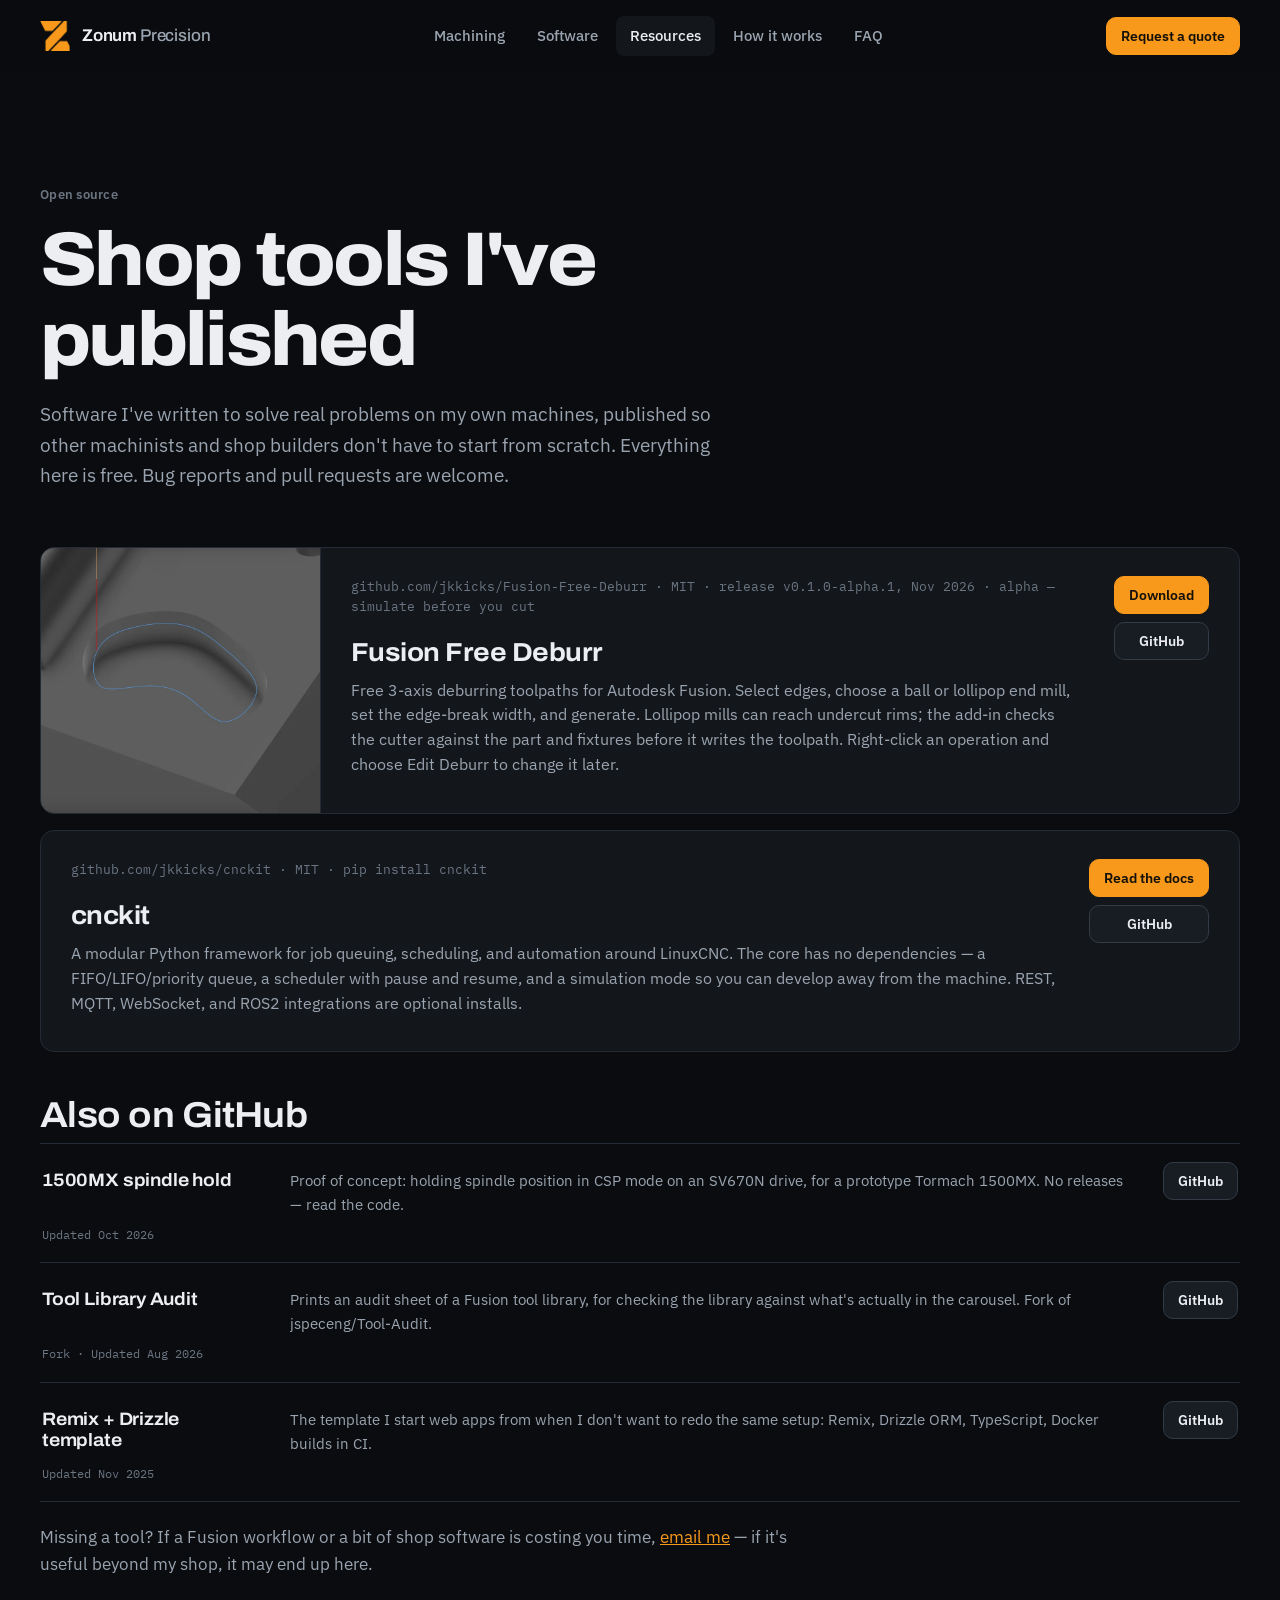
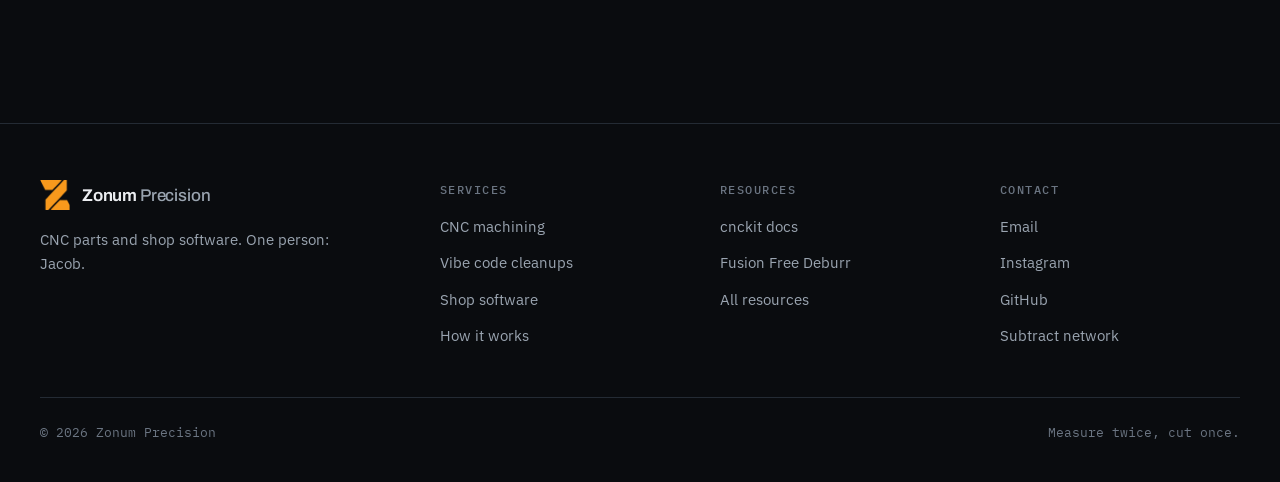
==== resources.html @ b725b2b7 "De-vibe pass: plainer copy, less template chrome, honest software panel" ====
<!DOCTYPE html>
<html lang="en">
  <head>
    <meta charset="UTF-8" />
    <meta name="viewport" content="width=device-width, initial-scale=1.0" />
    <title>Resources · Zonum Precision</title>
    <meta
      name="description"
      content="Free, open-source tools for machinists and shop software from Zonum Precision: cnckit for LinuxCNC, Fusion Free Deburr, and more."
    />
    <meta name="theme-color" content="#0a0c0f" />
    <link rel="canonical" href="https://zonumprecision.com/resources.html" />
    <link rel="icon" type="image/png" href="/assets/favicon.png" />
    <meta property="og:title" content="Resources · Zonum Precision" />
    <meta property="og:description" content="Open-source tools for CNC machinists: cnckit, Fusion Free Deburr, and more." />
    <meta property="og:image" content="https://zonumprecision.com/assets/og.png" />
    <link rel="preconnect" href="https://fonts.googleapis.com" />
    <link rel="preconnect" href="https://fonts.gstatic.com" crossorigin />
    <link
      href="https://fonts.googleapis.com/css2?family=Archivo:wdth,wght@62..125,500..800&family=IBM+Plex+Mono:wght@400;500&family=IBM+Plex+Sans:wght@400;500;600&display=swap"
      rel="stylesheet"
    />
    <link rel="stylesheet" href="/assets/styles.css" />
  </head>
  <body>
    <a class="skip-link" href="#main">Skip to content</a>

    <header class="nav" data-nav>
      <div class="container nav-inner">
        <a class="brand" href="/" aria-label="Zonum Precision home">
          <img src="/assets/favicon.png" alt="" width="30" height="30" />
          <span class="brand-word">Zonum <span>Precision</span></span>
        </a>
        <ul class="nav-links" id="nav-links">
          <li><a href="/#machining">Machining</a></li>
          <li><a href="/#software">Software</a></li>
          <li><a href="/resources.html" aria-current="page">Resources</a></li>
          <li><a href="/#process">How it works</a></li>
          <li><a href="/#faq">FAQ</a></li>
        </ul>
        <div class="nav-cta">
          <a class="btn btn-primary btn-sm" href="/#contact"><span class="long">Request a quote</span><span class="short">Get a quote</span></a>
          <button class="nav-toggle" type="button" aria-expanded="false" aria-controls="nav-links" aria-label="Open menu" data-nav-toggle>
            <svg viewBox="0 0 20 20" fill="none" stroke="currentColor" stroke-width="1.8" stroke-linecap="round">
              <path d="M3 6h14M3 10h14M3 14h14" />
            </svg>
          </button>
        </div>
      </div>
    </header>

    <main id="main">
      <section class="page-hero">
        <div class="container">
          <p class="eyebrow">Open source</p>
          <h1>Shop tools I've<br />published</h1>
          <p class="lead">
            Software I've written to solve real problems on my own machines, published so other
            machinists and shop builders don't have to start from scratch. Everything here is free.
            Bug reports and pull requests are welcome.
          </p>
        </div>
      </section>

      <section class="section" style="padding-top: 8px" aria-label="Resource library">
        <div class="container">
          <div class="res-list">
            <article class="res-row">
              <div class="res-media">
                <img src="/assets/deburr-gallery-freeform-pocket.webp" alt="Deburr toolpath following the rim of a freeform pocket in Fusion" loading="lazy" width="1200" height="800" />
              </div>
              <div class="res-body">
                <div class="res-meta"><span class="badge">github.com/jkkicks/Fusion-Free-Deburr · MIT · release v0.1.0-alpha.1, Nov 2026 · alpha — simulate before you cut</span></div>
                <h2>Fusion Free Deburr</h2>
                <p>
                  Free 3-axis deburring toolpaths for Autodesk Fusion. Select edges, choose a ball or
                  lollipop end mill, set the edge-break width, and generate. Lollipop mills can reach
                  undercut rims; the add-in checks the cutter against the part and fixtures before it
                  writes the toolpath. Right-click an operation and choose Edit Deburr to change it later.
                </p>
                <div class="res-links">
                  <a class="btn btn-primary btn-sm" href="https://github.com/jkkicks/Fusion-Free-Deburr/releases" target="_blank" rel="noopener">Download</a>
                  <a class="btn btn-sm" href="https://github.com/jkkicks/Fusion-Free-Deburr" target="_blank" rel="noopener">GitHub</a>
                </div>
              </div>
            </article>

            <article class="res-row res-row--text">
              <div class="res-body">
                <div class="res-meta"><span class="badge">github.com/jkkicks/cnckit · MIT · pip install cnckit</span></div>
                <h2>cnckit</h2>
                <p>
                  A modular Python framework for job queuing, scheduling, and automation around
                  LinuxCNC. The core has no dependencies — a FIFO/LIFO/priority queue, a scheduler
                  with pause and resume, and a simulation mode so you can develop away from the
                  machine. REST, MQTT, WebSocket, and ROS2 integrations are optional installs.
                </p>
                <div class="res-links">
                  <a class="btn btn-primary btn-sm" href="/cnckit/">Read the docs</a>
                  <a class="btn btn-sm" href="https://github.com/jkkicks/cnckit" target="_blank" rel="noopener">GitHub</a>
                </div>
              </div>
            </article>
          </div>

          <h2 class="h2-sm" style="margin: 44px 0 6px">Also on GitHub</h2>
          <div class="also-list">
            <div class="also-row">
              <h3>1500MX spindle hold</h3>
              <p>Proof of concept: holding spindle position in CSP mode on an SV670N drive, for a prototype Tormach 1500MX. No releases — read the code.</p>
              <a class="btn btn-sm" href="https://github.com/jkkicks/1500mx-spindle-hold" target="_blank" rel="noopener">GitHub</a>
              <span class="mono">Updated Oct 2026</span>
            </div>
            <div class="also-row">
              <h3>Tool Library Audit</h3>
              <p>Prints an audit sheet of a Fusion tool library, for checking the library against what's actually in the carousel. Fork of jspeceng/Tool-Audit.</p>
              <a class="btn btn-sm" href="https://github.com/jkkicks/Tool-Audit" target="_blank" rel="noopener">GitHub</a>
              <span class="mono">Fork · Updated Aug 2026</span>
            </div>
            <div class="also-row">
              <h3>Remix + Drizzle template</h3>
              <p>The template I start web apps from when I don't want to redo the same setup: Remix, Drizzle ORM, TypeScript, Docker builds in CI.</p>
              <a class="btn btn-sm" href="https://github.com/jkkicks/Remix-Drizzle-Template" target="_blank" rel="noopener">GitHub</a>
              <span class="mono">Updated Nov 2025</span>
            </div>
          </div>

          <p class="note-line">
            Missing a tool? If a Fusion workflow or a bit of shop software is costing you time,
            <a href="mailto:jacob@zonumprecision.com" class="text-orange">email me</a> — if it's
            useful beyond my shop, it may end up here.
          </p>
        </div>
      </section>
    </main>

    <footer class="footer">
      <div class="container">
        <div class="footer-grid">
          <div>
            <a class="brand" href="/"><img src="/assets/favicon.png" alt="" width="30" height="30" /><span class="brand-word">Zonum <span>Precision</span></span></a>
            <p>CNC parts and shop software. One person: Jacob.</p>
          </div>
          <div>
            <h4>Services</h4>
            <ul>
              <li><a href="/#machining">CNC machining</a></li>
              <li><a href="/#software">Vibe code cleanups</a></li>
              <li><a href="/#software">Shop software</a></li>
              <li><a href="/#process">How it works</a></li>
            </ul>
          </div>
          <div>
            <h4>Resources</h4>
            <ul>
              <li><a href="/cnckit/">cnckit docs</a></li>
              <li><a href="https://github.com/jkkicks/Fusion-Free-Deburr" target="_blank" rel="noopener">Fusion Free Deburr</a></li>
              <li><a href="/resources.html">All resources</a></li>
            </ul>
          </div>
          <div>
            <h4>Contact</h4>
            <ul>
              <li><a href="mailto:jacob@zonumprecision.com">Email</a></li>
              <li><a href="https://www.instagram.com/zonumprecision" target="_blank" rel="noopener">Instagram</a></li>
              <li><a href="https://github.com/jkkicks" target="_blank" rel="noopener">GitHub</a></li>
              <li><a href="https://subtractmanufacturing.com" target="_blank" rel="noopener">Subtract network</a></li>
            </ul>
          </div>
        </div>
        <div class="footer-bottom">
          <span>© <span data-year>2026</span> Zonum Precision</span>
          <span>Measure twice, cut once.</span>
        </div>
      </div>
    </footer>

    <div class="toast" role="status" aria-live="polite" data-toast></div>
    <script src="/assets/main.js" defer></script>
  </body>
</html>
---- assets/styles.css ----
:root {
  --bg: #0a0c0f;
  --bg-2: #0f1216;
  --surface: #13171c;
  --surface-2: #181d23;
  --line: #242b34;
  --line-2: #323b46;
  --text: #eceef1;
  --muted: #9aa4b0;
  --dim: #6b7582;
  --orange: #f8991c;
  --orange-soft: rgba(248, 153, 28, 0.12);
  --blue: #5ab0ff;
  --blue-soft: rgba(90, 176, 255, 0.12);
  --green: #5fd38d;
  --radius: 14px;
  --max: 1200px;
  --font-sans: "IBM Plex Sans", system-ui, -apple-system, "Segoe UI", sans-serif;
  --font-display: "Archivo", "IBM Plex Sans", system-ui, sans-serif;
  --font-mono: "IBM Plex Mono", ui-monospace, "Cascadia Code", Consolas, monospace;
}

*,
*::before,
*::after {
  box-sizing: border-box;
}

html {
  scroll-behavior: smooth;
  scroll-padding-top: 84px;
  -webkit-text-size-adjust: 100%;
}

body {
  margin: 0;
  background: var(--bg);
  color: var(--text);
  font-family: var(--font-sans);
  font-size: 17px;
  line-height: 1.6;
  -webkit-font-smoothing: antialiased;
  overflow-x: hidden;
}

img,
svg {
  display: block;
  max-width: 100%;
}

a {
  color: inherit;
}

::selection {
  background: var(--orange);
  color: #111;
}

:focus-visible {
  outline: 2px solid var(--orange);
  outline-offset: 3px;
  border-radius: 4px;
}

.skip-link {
  position: absolute;
  left: 16px;
  top: -60px;
  z-index: 100;
  background: var(--orange);
  color: #111;
  padding: 10px 16px;
  border-radius: 8px;
  font-weight: 600;
  text-decoration: none;
}

.skip-link:focus {
  top: 16px;
}

.container {
  width: min(var(--max), 100% - 48px);
  margin-inline: auto;
}

.mono {
  font-family: var(--font-mono);
}

/* ---------- Nav ---------- */

.nav {
  position: sticky;
  top: 0;
  z-index: 50;
  background: rgba(10, 12, 15, 0.72);
  backdrop-filter: saturate(140%) blur(14px);
  -webkit-backdrop-filter: saturate(140%) blur(14px);
  border-bottom: 1px solid transparent;
  transition: border-color 0.2s ease, background 0.2s ease;
}

.nav.is-scrolled {
  border-bottom-color: var(--line);
  background: rgba(10, 12, 15, 0.88);
}

.nav-inner {
  display: flex;
  align-items: center;
  justify-content: space-between;
  height: 72px;
  gap: 24px;
}

.brand {
  display: flex;
  align-items: center;
  gap: 12px;
  text-decoration: none;
  flex-shrink: 0;
}

.brand img {
  width: 30px;
  height: 30px;
}

.brand-word {
  font-family: var(--font-display);
  font-weight: 650;
  font-size: 17px;
  letter-spacing: -0.01em;
  white-space: nowrap;
}

.brand-word span {
  color: var(--muted);
  font-weight: 500;
}

.nav-links {
  display: flex;
  align-items: center;
  gap: 4px;
  list-style: none;
  margin: 0;
  padding: 0;
}

.nav-links a {
  display: block;
  padding: 8px 14px;
  border-radius: 8px;
  color: var(--muted);
  text-decoration: none;
  font-size: 15px;
  font-weight: 500;
  transition: color 0.15s ease, background 0.15s ease;
}

.nav-links a:hover,
.nav-links a[aria-current="page"] {
  color: var(--text);
  background: var(--surface);
}

.nav-cta {
  display: flex;
  align-items: center;
  gap: 10px;
}

.nav-cta .short {
  display: none;
}

.nav-toggle {
  display: none;
  width: 44px;
  height: 44px;
  border: 1px solid var(--line);
  border-radius: 10px;
  background: var(--surface);
  color: var(--text);
  cursor: pointer;
  align-items: center;
  justify-content: center;
}

.nav-toggle svg {
  width: 20px;
  height: 20px;
}

/* ---------- Buttons ---------- */

.btn {
  --btn-bg: var(--surface-2);
  --btn-fg: var(--text);
  --btn-line: var(--line-2);
  display: inline-flex;
  align-items: center;
  justify-content: center;
  gap: 10px;
  min-height: 46px;
  padding: 0 20px;
  border-radius: 10px;
  border: 1px solid var(--btn-line);
  background: var(--btn-bg);
  color: var(--btn-fg);
  font: 600 15px/1 var(--font-sans);
  text-decoration: none;
  cursor: pointer;
  white-space: nowrap;
  transition: transform 0.15s ease, background 0.15s ease, border-color 0.15s ease, box-shadow 0.15s ease;
}

.btn:hover {
  border-color: var(--dim);
}

.btn svg {
  width: 16px;
  height: 16px;
  flex-shrink: 0;
}

.btn-primary {
  --btn-bg: var(--orange);
  --btn-fg: #14100a;
  --btn-line: var(--orange);
}

.btn-primary:hover {
  --btn-bg: #e0860f;
  border-color: #e0860f;
}

.btn-blue {
  --btn-bg: var(--blue-soft);
  --btn-fg: #cfe7ff;
  --btn-line: rgba(90, 176, 255, 0.4);
}

.btn-blue:hover {
  border-color: var(--blue);
}

.btn-sm {
  min-height: 38px;
  padding: 0 14px;
  font-size: 14px;
}

/* ---------- Typography ---------- */

.eyebrow {
  font-family: var(--font-sans);
  font-size: 13px;
  font-weight: 600;
  letter-spacing: 0.02em;
  color: var(--dim);
  margin: 0 0 14px;
}

.eyebrow.is-blue {
  color: var(--blue);
}

h1,
h2,
h3 {
  font-family: var(--font-display);
  font-stretch: 108%;
  letter-spacing: -0.02em;
  line-height: 1.05;
  margin: 0;
}

h2 {
  font-size: clamp(32px, 4vw, 48px);
  font-weight: 650;
  line-height: 1.08;
}

.h2-sm {
  font-size: clamp(26px, 3vw, 36px);
}

h3 {
  font-size: 22px;
  font-weight: 650;
  letter-spacing: -0.01em;
  line-height: 1.2;
}

.lead {
  font-size: clamp(17px, 1.5vw, 19px);
  color: var(--muted);
  max-width: 62ch;
  margin: 20px 0 0;
}

.section {
  padding: clamp(80px, 10vw, 128px) 0;
  position: relative;
}

.section-head {
  display: grid;
  grid-template-columns: 1.1fr 1fr;
  gap: 32px 64px;
  align-items: end;
  margin-bottom: 56px;
}

.section-head .lead {
  margin: 0;
}

.text-orange {
  color: var(--orange);
}

.text-blue {
  color: var(--blue);
}

/* ---------- Hero ---------- */

.hero {
  position: relative;
  padding: clamp(56px, 8vw, 104px) 0 72px;
  overflow: hidden;
  isolation: isolate;
}


.hero-grid {
  display: grid;
  grid-template-columns: 1.15fr 1fr;
  gap: 56px;
  align-items: center;
}

.hero h1 {
  font-size: clamp(42px, 5.6vw, 80px);
  font-weight: 800;
  font-stretch: 100%;
  letter-spacing: -0.035em;
  line-height: 0.98;
}

.hero h1 .line {
  display: block;
}

.hero h1 .accent-o {
  color: var(--orange);
}

.hero h1 .accent-b {
  color: var(--blue);
}

.hero .lead {
  font-size: clamp(18px, 1.6vw, 20px);
  margin-top: 26px;
}

.hero-actions {
  display: flex;
  flex-wrap: wrap;
  gap: 12px;
  margin-top: 36px;
}

.hero-meta {
  display: flex;
  flex-wrap: wrap;
  gap: 10px 28px;
  margin-top: 44px;
  padding-top: 24px;
  border-top: 1px solid var(--line);
  font-size: 14px;
  color: var(--muted);
}

.hero-meta a {
  color: var(--text);
  text-decoration: none;
  border-bottom: 1px dashed var(--line-2);
}

.hero-meta a:hover {
  border-bottom-color: var(--orange);
}

/* Drawing visual */

.drawing {
  position: relative;
  border: 1px solid var(--line-2);
  border-radius: var(--radius);
  background:
    linear-gradient(to right, rgba(90, 176, 255, 0.06) 1px, transparent 1px) 0 0 / 24px 24px,
    linear-gradient(to bottom, rgba(90, 176, 255, 0.06) 1px, transparent 1px) 0 0 / 24px 24px,
    #0c1117;
  box-shadow: 0 40px 80px -40px rgba(0, 0, 0, 0.8), inset 0 1px 0 rgba(255, 255, 255, 0.04);
  overflow: hidden;
}

.drawing-bar {
  display: flex;
  justify-content: space-between;
  align-items: center;
  padding: 12px 16px;
  border-bottom: 1px solid var(--line);
  font-family: var(--font-mono);
  font-size: 11.5px;
  letter-spacing: 0.08em;
  color: var(--dim);
  text-transform: uppercase;
}

.drawing-bar b {
  color: var(--muted);
  font-weight: 500;
}

.drawing svg {
  width: 100%;
  height: auto;
}

.drawing .toolpath {
  stroke-dasharray: none;
}

/* ---------- Two tracks ---------- */

.tracks {
  display: grid;
  grid-template-columns: 1fr 1fr;
  gap: 20px;
}

.track {
  position: relative;
  display: flex;
  flex-direction: column;
  padding: 36px;
  border: 1px solid var(--line);
  border-radius: var(--radius);
  background: linear-gradient(180deg, var(--surface), var(--bg-2));
  overflow: hidden;
  text-decoration: none;
  transition: border-color 0.2s ease, transform 0.2s ease;
}

.track:hover {
  border-color: var(--line-2);
}

.track.is-software {
  --track-color: var(--blue);
}

.track-num {
  font-family: var(--font-mono);
  font-size: 13px;
  color: var(--track-color, var(--orange));
  letter-spacing: 0.1em;
  margin-bottom: 40px;
  display: flex;
  justify-content: space-between;
}

.track-num span {
  color: var(--dim);
}

.track h3 {
  font-size: clamp(26px, 2.6vw, 34px);
  font-weight: 700;
  letter-spacing: -0.02em;
}

.track p {
  color: var(--muted);
  margin: 14px 0 28px;
}

.track ul {
  list-style: none;
  padding: 0;
  margin: 0 0 32px;
  display: grid;
  gap: 10px;
}

.track li {
  display: flex;
  gap: 12px;
  align-items: baseline;
}

.track li::before {
  content: "\2014";
  flex-shrink: 0;
  color: var(--dim);
}

.track-link {
  margin-top: auto;
  display: inline-flex;
  align-items: center;
  gap: 8px;
  font-weight: 600;
  color: var(--track-color, var(--orange));
}

.track-link svg {
  width: 16px;
  transition: transform 0.2s ease;
}

.track:hover .track-link svg {
  transform: translateX(4px);
}

/* ---------- Machining ---------- */

.machining-grid {
  display: grid;
  grid-template-columns: 1fr 1fr;
  gap: 20px;
}

.photo {
  position: relative;
  border-radius: var(--radius);
  overflow: hidden;
  border: 1px solid var(--line);
  min-height: 420px;
}

.photo img {
  position: absolute;
  inset: 0;
  width: 100%;
  height: 100%;
  object-fit: cover;
}

.photo::after {
  content: "";
  position: absolute;
  inset: 0;
  background: linear-gradient(180deg, transparent 45%, rgba(8, 10, 13, 0.92));
}

.photo-caption {
  position: absolute;
  left: 24px;
  right: 24px;
  bottom: 22px;
  z-index: 1;
}

.photo-caption .mono {
  font-size: 12px;
  letter-spacing: 0.12em;
  text-transform: uppercase;
  color: var(--orange);
}

.photo-caption p {
  margin: 6px 0 0;
  font-family: var(--font-display);
  font-size: 22px;
  font-weight: 650;
  line-height: 1.25;
}

.spec-table {
  border: 1px solid var(--line);
  border-radius: var(--radius);
  background: var(--surface);
  overflow: hidden;
}

.spec-table-head {
  display: flex;
  justify-content: space-between;
  padding: 16px 24px;
  border-bottom: 1px solid var(--line);
  font-family: var(--font-mono);
  font-size: 12px;
  letter-spacing: 0.12em;
  text-transform: uppercase;
  color: var(--dim);
}

.spec-row {
  display: grid;
  grid-template-columns: 150px 1fr;
  gap: 20px;
  padding: 18px 24px;
  border-bottom: 1px solid var(--line);
}

.spec-row:last-child {
  border-bottom: 0;
}

.spec-row dt {
  font-family: var(--font-mono);
  font-size: 13px;
  color: var(--muted);
  padding-top: 2px;
}

.spec-row dd {
  margin: 0;
}

.chips {
  display: flex;
  flex-wrap: wrap;
  gap: 6px;
}

.chip {
  display: inline-block;
  padding: 2px 8px;
  border: 1px solid var(--line-2);
  border-radius: 4px;
  font-size: 13.5px;
  color: var(--text);
}

.spec-row .note {
  display: block;
  margin-top: 8px;
  font-size: 14px;
  color: var(--dim);
}

.feature-row {
  display: grid;
  grid-template-columns: repeat(3, 1fr);
  gap: 20px;
  margin-top: 20px;
}

.feature {
  padding: 28px;
  border: 1px solid var(--line);
  border-radius: var(--radius);
  background: var(--bg-2);
}


.feature h3 {
  font-size: 19px;
}

.feature p {
  margin: 10px 0 0;
  color: var(--muted);
  font-size: 15.5px;
}

/* Subtract callout */

.subtract {
  display: grid;
  grid-template-columns: auto 1fr auto;
  gap: 32px;
  align-items: center;
  margin-top: 20px;
  padding: 28px 32px;
  border: 1px solid var(--line);
  border-radius: var(--radius);
  background: var(--surface);
}

.subtract-logo {
  width: 96px;
  display: block;
}

.subtract h3 {
  font-size: 20px;
}

.subtract p {
  margin: 6px 0 0;
  color: var(--muted);
  font-size: 15.5px;
  max-width: 70ch;
}

/* ---------- Software ---------- */

.software {
  background: var(--bg-2);
  border-block: 1px solid var(--line);
}

.software-grid {
  display: grid;
  grid-template-columns: 1fr 1.05fr;
  gap: 48px;
  align-items: start;
}

.service-list {
  display: grid;
}

.service {
  padding: 20px 0 22px;
  border-top: 1px solid var(--line);
}

.service:first-child {
  border-top: 0;
  padding-top: 4px;
}

.service h3 {
  font-size: 19px;
}

.service p {
  margin: 6px 0 0;
  color: var(--muted);
  font-size: 15.5px;
}

.service .tag {
  display: inline-block;
  margin-left: 8px;
  padding: 2px 8px;
  border-radius: 999px;
  background: var(--blue-soft);
  color: var(--blue);
  font-family: var(--font-mono);
  font-size: 11px;
  letter-spacing: 0.06em;
  vertical-align: 3px;
  text-transform: uppercase;
}

.audit-panel {
  border: 1px solid var(--line-2);
  border-radius: var(--radius);
  background: var(--surface);
  padding: 28px 30px;
}

.audit-panel h3 {
  font-size: 20px;
  margin-bottom: 6px;
}

.audit-panel > p {
  color: var(--muted);
  margin: 0 0 18px;
  font-size: 15.5px;
}

.audit-list {
  list-style: none;
  margin: 0 0 20px;
  padding: 0;
  display: grid;
  gap: 10px;
}

.audit-list li {
  display: flex;
  gap: 12px;
  color: var(--muted);
  font-size: 15.5px;
}

.audit-list li::before {
  content: "\2014";
  color: var(--dim);
  flex-shrink: 0;
}

.audit-list strong {
  color: var(--text);
  font-weight: 600;
}

.audit-after {
  border-top: 1px solid var(--line);
  padding-top: 18px;
  color: var(--muted);
  font-size: 15.5px;
  margin: 0;
}

/* ---------- Resources ---------- */

.res-grid {
  display: grid;
  grid-template-columns: repeat(3, 1fr);
  gap: 20px;
}

.res-card {
  display: flex;
  flex-direction: column;
  border: 1px solid var(--line);
  border-radius: var(--radius);
  background: var(--surface);
  overflow: hidden;
  transition: border-color 0.2s ease, transform 0.2s ease;
}

.res-card:hover {
  border-color: var(--line-2);
}

.res-card.is-featured {
  grid-column: span 2;
  flex-direction: row;
}

.res-media {
  position: relative;
  aspect-ratio: 16 / 10;
  background: #2a2f38;
  overflow: hidden;
  border-bottom: 1px solid var(--line);
}

.res-card.is-featured .res-media {
  aspect-ratio: auto;
  flex: 1.15;
  border-bottom: 0;
  border-right: 1px solid var(--line);
  min-height: 320px;
}

.res-media img {
  width: 100%;
  height: 100%;
  object-fit: cover;
}


.res-media.is-code {
  display: flex;
  align-items: stretch;
  background: #070a0e;
}

.res-media.is-code pre {
  margin: 0;
  padding: 22px;
  font-family: var(--font-mono);
  font-size: 12.5px;
  line-height: 1.7;
  color: #b9c4d0;
  white-space: pre;
  overflow: hidden;
}

.res-body {
  display: flex;
  flex-direction: column;
  flex: 1;
  padding: 26px;
}

.res-meta {
  display: flex;
  flex-wrap: wrap;
  gap: 8px;
  margin-bottom: 14px;
}

.badge {
  font-family: var(--font-mono);
  font-size: 12.5px;
  color: var(--dim);
}

.res-body h3 {
  font-size: 22px;
}

.res-card.is-featured .res-body h3 {
  font-size: 28px;
}

.res-body p {
  margin: 10px 0 22px;
  color: var(--muted);
  font-size: 15.5px;
}

.res-links {
  margin-top: auto;
  display: flex;
  flex-wrap: wrap;
  gap: 8px;
}

.res-more {
  display: flex;
  justify-content: space-between;
  align-items: center;
  gap: 20px;
  flex-wrap: wrap;
  margin-top: 28px;
  padding-top: 28px;
  border-top: 1px solid var(--line);
  color: var(--muted);
}

/* ---------- Process ---------- */

.process {
  display: grid;
  grid-template-columns: repeat(4, 1fr);
  counter-reset: step;
  border: 1px solid var(--line);
  border-radius: var(--radius);
  overflow: hidden;
  background: var(--surface);
}

.process li {
  list-style: none;
  position: relative;
  padding: 32px 28px 36px;
  border-right: 1px solid var(--line);
  counter-increment: step;
}

.process li:last-child {
  border-right: 0;
}

.process li::before {
  content: "0" counter(step);
  display: block;
  font-family: var(--font-mono);
  font-size: 13px;
  color: var(--orange);
  letter-spacing: 0.1em;
  margin-bottom: 44px;
}


.process h3 {
  font-size: 20px;
}

.process p {
  margin: 10px 0 0;
  color: var(--muted);
  font-size: 15.5px;
}

.process code,
.faq code {
  font-family: var(--font-mono);
  font-size: 0.88em;
  padding: 1px 6px;
  border-radius: 5px;
  background: var(--bg-2);
  border: 1px solid var(--line);
  color: var(--text);
}

/* ---------- About ---------- */

.about {
  display: grid;
  grid-template-columns: 1fr 1fr;
  gap: 64px;
  align-items: center;
}

.about-quote {
  font-family: var(--font-display);
  font-size: clamp(26px, 3vw, 38px);
  font-weight: 600;
  line-height: 1.2;
  letter-spacing: -0.02em;
  margin: 0;
}

.about-quote em {
  font-style: normal;
  color: var(--orange);
}

.about-body p {
  color: var(--muted);
  margin: 0 0 18px;
}

.about-body p strong {
  color: var(--text);
  font-weight: 600;
}

.stats {
  display: grid;
  grid-template-columns: repeat(3, 1fr);
  gap: 1px;
  margin-top: 32px;
  background: var(--line);
  border: 1px solid var(--line);
  border-radius: var(--radius);
  overflow: hidden;
}

.stats div {
  padding: 20px;
  background: var(--surface);
}

.stats b {
  display: block;
  font-family: var(--font-display);
  font-size: 30px;
  font-weight: 700;
  letter-spacing: -0.02em;
}

.stats span {
  font-size: 13.5px;
  color: var(--muted);
}

/* ---------- FAQ ---------- */

.faq-grid {
  display: grid;
  grid-template-columns: 0.8fr 1.2fr;
  gap: 64px;
}

.faq details {
  border-bottom: 1px solid var(--line);
}

.faq details:first-child {
  border-top: 1px solid var(--line);
}

.faq summary {
  display: flex;
  justify-content: space-between;
  align-items: center;
  gap: 20px;
  padding: 22px 0;
  cursor: pointer;
  list-style: none;
  font-family: var(--font-display);
  font-size: 19px;
  font-weight: 600;
}

.faq summary::-webkit-details-marker {
  display: none;
}

.faq summary::after {
  content: "+";
  flex-shrink: 0;
  width: 30px;
  height: 30px;
  display: grid;
  place-items: center;
  font-family: var(--font-mono);
  font-weight: 400;
  color: var(--muted);
  transition: transform 0.2s ease, color 0.2s ease, border-color 0.2s ease;
}

.faq details[open] summary::after {
  content: "−";
  color: var(--orange);
  border-color: var(--orange);
}

.faq details p {
  margin: -6px 0 24px;
  color: var(--muted);
  max-width: 68ch;
}

/* ---------- Contact / RFQ ---------- */

.contact {
  position: relative;
  border-top: 1px solid var(--line);
  overflow: hidden;
  isolation: isolate;
}


.contact-grid {
  display: grid;
  grid-template-columns: 0.9fr 1.1fr;
  gap: 56px;
  align-items: start;
}

.contact-direct {
  margin-top: 36px;
  display: grid;
  gap: 12px;
}

.contact-line {
  display: flex;
  align-items: center;
  justify-content: space-between;
  gap: 16px;
  padding: 16px 18px;
  border: 1px solid var(--line);
  border-radius: 12px;
  background: var(--surface);
  text-decoration: none;
}

.contact-line .mono {
  font-size: 11.5px;
  letter-spacing: 0.12em;
  text-transform: uppercase;
  color: var(--dim);
  display: block;
}

.contact-line strong {
  font-weight: 600;
  font-size: 16px;
  word-break: break-all;
}

.contact-line:hover {
  border-color: var(--line-2);
}

.copy-btn {
  flex-shrink: 0;
}

.form {
  padding: 32px;
  border: 1px solid var(--line-2);
  border-radius: var(--radius);
  background: rgba(19, 23, 28, 0.85);
  backdrop-filter: blur(8px);
}

.form-tabs {
  display: grid;
  grid-template-columns: 1fr 1fr;
  gap: 4px;
  padding: 4px;
  margin-bottom: 26px;
  border: 1px solid var(--line);
  border-radius: 12px;
  background: var(--bg);
}

.form-tabs button {
  min-height: 42px;
  border: 0;
  border-radius: 9px;
  background: transparent;
  color: var(--muted);
  font: 600 14.5px var(--font-sans);
  cursor: pointer;
  transition: background 0.15s ease, color 0.15s ease;
}

.form-tabs button[aria-pressed="true"] {
  background: var(--surface-2);
  color: var(--text);
  box-shadow: inset 0 0 0 1px var(--line-2);
}

.form-tabs button[aria-pressed="true"][data-mode="machining"] {
  color: var(--orange);
}

.form-tabs button[aria-pressed="true"][data-mode="software"] {
  color: var(--blue);
}

.field-grid {
  display: grid;
  grid-template-columns: 1fr 1fr;
  gap: 16px;
}

.field {
  display: grid;
  gap: 7px;
}

.field.is-full {
  grid-column: 1 / -1;
}

.field label {
  font-size: 13.5px;
  font-weight: 500;
  color: var(--muted);
}

.field input,
.field select,
.field textarea {
  width: 100%;
  min-height: 46px;
  padding: 11px 14px;
  border: 1px solid var(--line-2);
  border-radius: 10px;
  background: var(--bg);
  color: var(--text);
  font: 400 15.5px var(--font-sans);
  transition: border-color 0.15s ease, box-shadow 0.15s ease;
}

.field textarea {
  min-height: 110px;
  resize: vertical;
}

.field input::placeholder,
.field textarea::placeholder {
  color: var(--dim);
}

.field input:focus,
.field select:focus,
.field textarea:focus {
  outline: none;
  border-color: var(--orange);
  box-shadow: 0 0 0 3px var(--orange-soft);
}

.form[data-mode="software"] .field input:focus,
.form[data-mode="software"] .field select:focus,
.form[data-mode="software"] .field textarea:focus {
  border-color: var(--blue);
  box-shadow: 0 0 0 3px var(--blue-soft);
}

.field select {
  appearance: none;
  background-image: url("data:image/svg+xml,%3Csvg xmlns='http://www.w3.org/2000/svg' width='12' height='8' fill='none' stroke='%239aa4b0' stroke-width='1.6'%3E%3Cpath d='M1 1.5l5 5 5-5'/%3E%3C/svg%3E");
  background-repeat: no-repeat;
  background-position: right 14px center;
  padding-right: 38px;
}

[data-show] {
  display: none;
}

.form[data-mode="machining"] [data-show="machining"],
.form[data-mode="software"] [data-show="software"] {
  display: grid;
}

.form-foot {
  display: flex;
  flex-wrap: wrap;
  align-items: center;
  justify-content: space-between;
  gap: 16px;
  margin-top: 24px;
}

.form-foot p {
  margin: 0;
  font-size: 13.5px;
  color: var(--dim);
  max-width: 34ch;
}

/* ---------- Footer ---------- */

.footer {
  border-top: 1px solid var(--line);
  padding: 56px 0 40px;
  background: var(--bg);
}

.footer-grid {
  display: grid;
  grid-template-columns: 1.5fr repeat(3, 1fr);
  gap: 40px;
}

.footer p {
  color: var(--muted);
  font-size: 15px;
  max-width: 36ch;
  margin: 18px 0 0;
}

.footer h4 {
  margin: 0 0 14px;
  font-family: var(--font-mono);
  font-size: 12px;
  font-weight: 500;
  letter-spacing: 0.12em;
  text-transform: uppercase;
  color: var(--dim);
}

.footer ul {
  list-style: none;
  margin: 0;
  padding: 0;
  display: grid;
  gap: 9px;
}

.footer ul a {
  color: var(--muted);
  text-decoration: none;
  font-size: 15px;
}

.footer ul a:hover {
  color: var(--text);
}

.footer-bottom {
  display: flex;
  justify-content: space-between;
  flex-wrap: wrap;
  gap: 12px;
  margin-top: 48px;
  padding-top: 24px;
  border-top: 1px solid var(--line);
  font-family: var(--font-mono);
  font-size: 12.5px;
  color: var(--dim);
}

/* ---------- Resources page ---------- */

.page-hero {
  position: relative;
  padding: clamp(64px, 9vw, 112px) 0 48px;
  overflow: hidden;
  isolation: isolate;
}


.page-hero h1 {
  font-size: clamp(44px, 6vw, 76px);
  font-weight: 800;
  letter-spacing: -0.035em;
}

.filters {
  display: flex;
  flex-wrap: wrap;
  gap: 8px;
  margin: 0 0 32px;
  padding: 0;
  list-style: none;
}

.filters button {
  min-height: 40px;
  padding: 0 16px;
  border: 1px solid var(--line-2);
  border-radius: 999px;
  background: transparent;
  color: var(--muted);
  font: 500 14.5px var(--font-sans);
  cursor: pointer;
  transition: all 0.15s ease;
}

.filters button:hover {
  color: var(--text);
}

.filters button[aria-pressed="true"] {
  background: var(--text);
  border-color: var(--text);
  color: var(--bg);
}

.filters .count {
  margin-left: 6px;
  font-family: var(--font-mono);
  font-size: 12px;
  opacity: 0.6;
}

.res-list {
  display: grid;
  gap: 16px;
}

.res-row {
  display: grid;
  grid-template-columns: 280px 1fr;
  border: 1px solid var(--line);
  border-radius: var(--radius);
  background: var(--surface);
  overflow: hidden;
  transition: border-color 0.2s ease;
}

.res-row:hover {
  border-color: var(--line-2);
}

.res-row[hidden] {
  display: none;
}

.res-row .res-media {
  aspect-ratio: auto;
  min-height: 210px;
  border-bottom: 0;
  border-right: 1px solid var(--line);
}

.res-row .res-body {
  display: grid;
  grid-template-columns: 1fr auto;
  gap: 8px 32px;
  align-content: start;
  padding: 28px 30px;
}

.res-row .res-body > * {
  grid-column: 1;
}

.res-row .res-links {
  grid-column: 2;
  grid-row: 1 / span 4;
  flex-direction: column;
  align-items: stretch;
  margin-top: 0;
}

.res-row h2 {
  font-size: 26px;
  font-weight: 700;
  letter-spacing: -0.02em;
}

.res-row p {
  margin: 4px 0 0;
}

.res-row .res-details {
  display: flex;
  flex-wrap: wrap;
  gap: 6px 18px;
  margin-top: 14px;
  padding: 0;
  list-style: none;
  font-family: var(--font-mono);
  font-size: 12.5px;
  color: var(--dim);
}

.res-row .res-details li::before {
  content: "› ";
  color: var(--orange);
}

.res-icon {
  display: grid;
  place-items: center;
  width: 100%;
  height: 100%;
  background:
    linear-gradient(to right, rgba(255, 255, 255, 0.04) 1px, transparent 1px) 0 0 / 20px 20px,
    linear-gradient(to bottom, rgba(255, 255, 255, 0.04) 1px, transparent 1px) 0 0 / 20px 20px,
    var(--bg-2);
  color: var(--dim);
}

.res-icon svg {
  width: 64px;
  height: 64px;
}

.submit-idea {
  margin-top: 48px;
  padding: 36px;
  border: 1px dashed var(--line-2);
  border-radius: var(--radius);
  display: flex;
  justify-content: space-between;
  align-items: center;
  gap: 24px;
  flex-wrap: wrap;
}

.submit-idea h2 {
  font-size: 26px;
}

.submit-idea p {
  margin: 8px 0 0;
  color: var(--muted);
}

/* ---------- Reveal ---------- */

.reveal {
  opacity: 1;
}

/* ---------- Toast ---------- */

.toast {
  position: fixed;
  left: 50%;
  bottom: 28px;
  z-index: 80;
  transform: translate(-50%, 20px);
  padding: 12px 18px;
  border-radius: 10px;
  background: var(--text);
  color: var(--bg);
  font-weight: 600;
  font-size: 14.5px;
  opacity: 0;
  pointer-events: none;
  transition: opacity 0.2s ease, transform 0.2s ease;
}

.toast.is-visible {
  opacity: 1;
  transform: translate(-50%, 0);
}

.text-link {
  display: inline-flex;
  align-items: center;
  gap: 8px;
  min-height: 46px;
  padding: 0 6px;
  font-weight: 600;
  color: var(--blue);
  text-decoration: none;
}

.text-link:hover {
  text-decoration: underline;
}

.note-line {
  margin-top: 22px;
  color: var(--muted);
  max-width: 78ch;
}

.note-line strong {
  color: var(--text);
}

.section-head--stack {
  grid-template-columns: 1fr;
  gap: 14px;
  align-items: start;
}

.res-row--text {
  grid-template-columns: 1fr;
}

.also-list {
  border-top: 1px solid var(--line);
  margin-top: 8px;
}

.also-row {
  display: grid;
  grid-template-columns: 220px 1fr auto;
  gap: 8px 28px;
  align-items: baseline;
  padding: 18px 2px;
  border-bottom: 1px solid var(--line);
}

.also-row h3 {
  font-size: 18px;
}

.also-row p {
  margin: 0;
  color: var(--muted);
  font-size: 15px;
}

.also-row .mono {
  grid-column: 1;
  font-size: 12px;
  color: var(--dim);
}

@media (max-width: 760px) {
  .also-row {
    grid-template-columns: 1fr;
  }
}

/* ---------- Responsive ---------- */

@media (max-width: 1080px) {
  .hero-grid,
  .software-grid,
  .contact-grid,
  .about,
  .faq-grid {
    grid-template-columns: 1fr;
  }

  .hero-grid {
    gap: 48px;
  }



  .section-head {
    grid-template-columns: 1fr;
    align-items: start;
  }

  .res-grid {
    grid-template-columns: 1fr 1fr;
  }

  .process {
    grid-template-columns: 1fr 1fr;
  }

  .process li:nth-child(2) {
    border-right: 0;
  }

  .process li:nth-child(-n + 2) {
    border-bottom: 1px solid var(--line);
  }

  .footer-grid {
    grid-template-columns: 1fr 1fr;
  }

  .faq-grid {
    gap: 32px;
  }
}

@media (max-width: 900px) {
  .nav-links {
    display: none;
  }

  .nav-toggle {
    display: inline-flex;
  }

  .nav.is-open .nav-links {
    display: flex;
    flex-direction: column;
    align-items: stretch;
    position: absolute;
    top: 72px;
    left: 0;
    right: 0;
    padding: 12px 24px 20px;
    background: rgba(10, 12, 15, 0.98);
    border-bottom: 1px solid var(--line);
  }

  .nav.is-open .nav-links a {
    padding: 14px 12px;
    font-size: 17px;
  }

  .tracks,
  .machining-grid,
  .feature-row {
    grid-template-columns: 1fr;
  }

  .photo {
    min-height: 380px;
  }

  .photo-caption p {
    font-size: 18px;
  }

  .subtract {
    grid-template-columns: auto 1fr;
  }

  .subtract .btn {
    grid-column: 1 / -1;
    justify-self: start;
  }

  .res-card.is-featured {
    grid-column: 1 / -1;
    flex-direction: column;
  }

  .res-card.is-featured .res-media {
    border-right: 0;
    border-bottom: 1px solid var(--line);
    min-height: 0;
    aspect-ratio: 16 / 10;
  }

  .res-row {
    grid-template-columns: 1fr;
  }

  .res-row .res-media {
    border-right: 0;
    border-bottom: 1px solid var(--line);
    aspect-ratio: 16 / 8;
    min-height: 0;
  }

  .res-row .res-body {
    grid-template-columns: 1fr;
  }

  .res-row .res-links {
    grid-column: 1;
    grid-row: auto;
    flex-direction: row;
    margin-top: 18px;
  }
}

@media (max-width: 640px) {
  body {
    font-size: 16px;
  }

  .container {
    width: calc(100% - 36px);
  }

  .res-grid,
  .process,
  .field-grid,
  .stats,
  .footer-grid {
    grid-template-columns: 1fr;
  }

  .process li {
    border-right: 0;
    border-bottom: 1px solid var(--line);
  }

  .process li:last-child {
    border-bottom: 0;
  }

  .process li::before {
    margin-bottom: 20px;
  }

  .process li::after {
    display: none;
  }

  .spec-row {
    grid-template-columns: 1fr;
    gap: 8px;
  }

  .spec-table-head {
    flex-direction: column;
    gap: 4px;
  }


  .track,
  .form {
    padding: 24px;
  }

  .hero-actions .btn {
    flex: 1 1 100%;
  }


  .nav-cta .btn-primary {
    padding: 0 14px;
  }

  .nav-cta .btn-primary .long {
    display: none;
  }

  .nav-cta .btn-primary .short {
    display: inline;
  }

  .form-foot .btn {
    width: 100%;
  }
}

@media (prefers-reduced-motion: reduce) {
  *,
  *::before,
  *::after {
    animation-duration: 0.01ms !important;
    animation-iteration-count: 1 !important;
    transition-duration: 0.01ms !important;
    scroll-behavior: auto !important;
  }

  .reveal {
    opacity: 1;
    transform: none;
  }
}
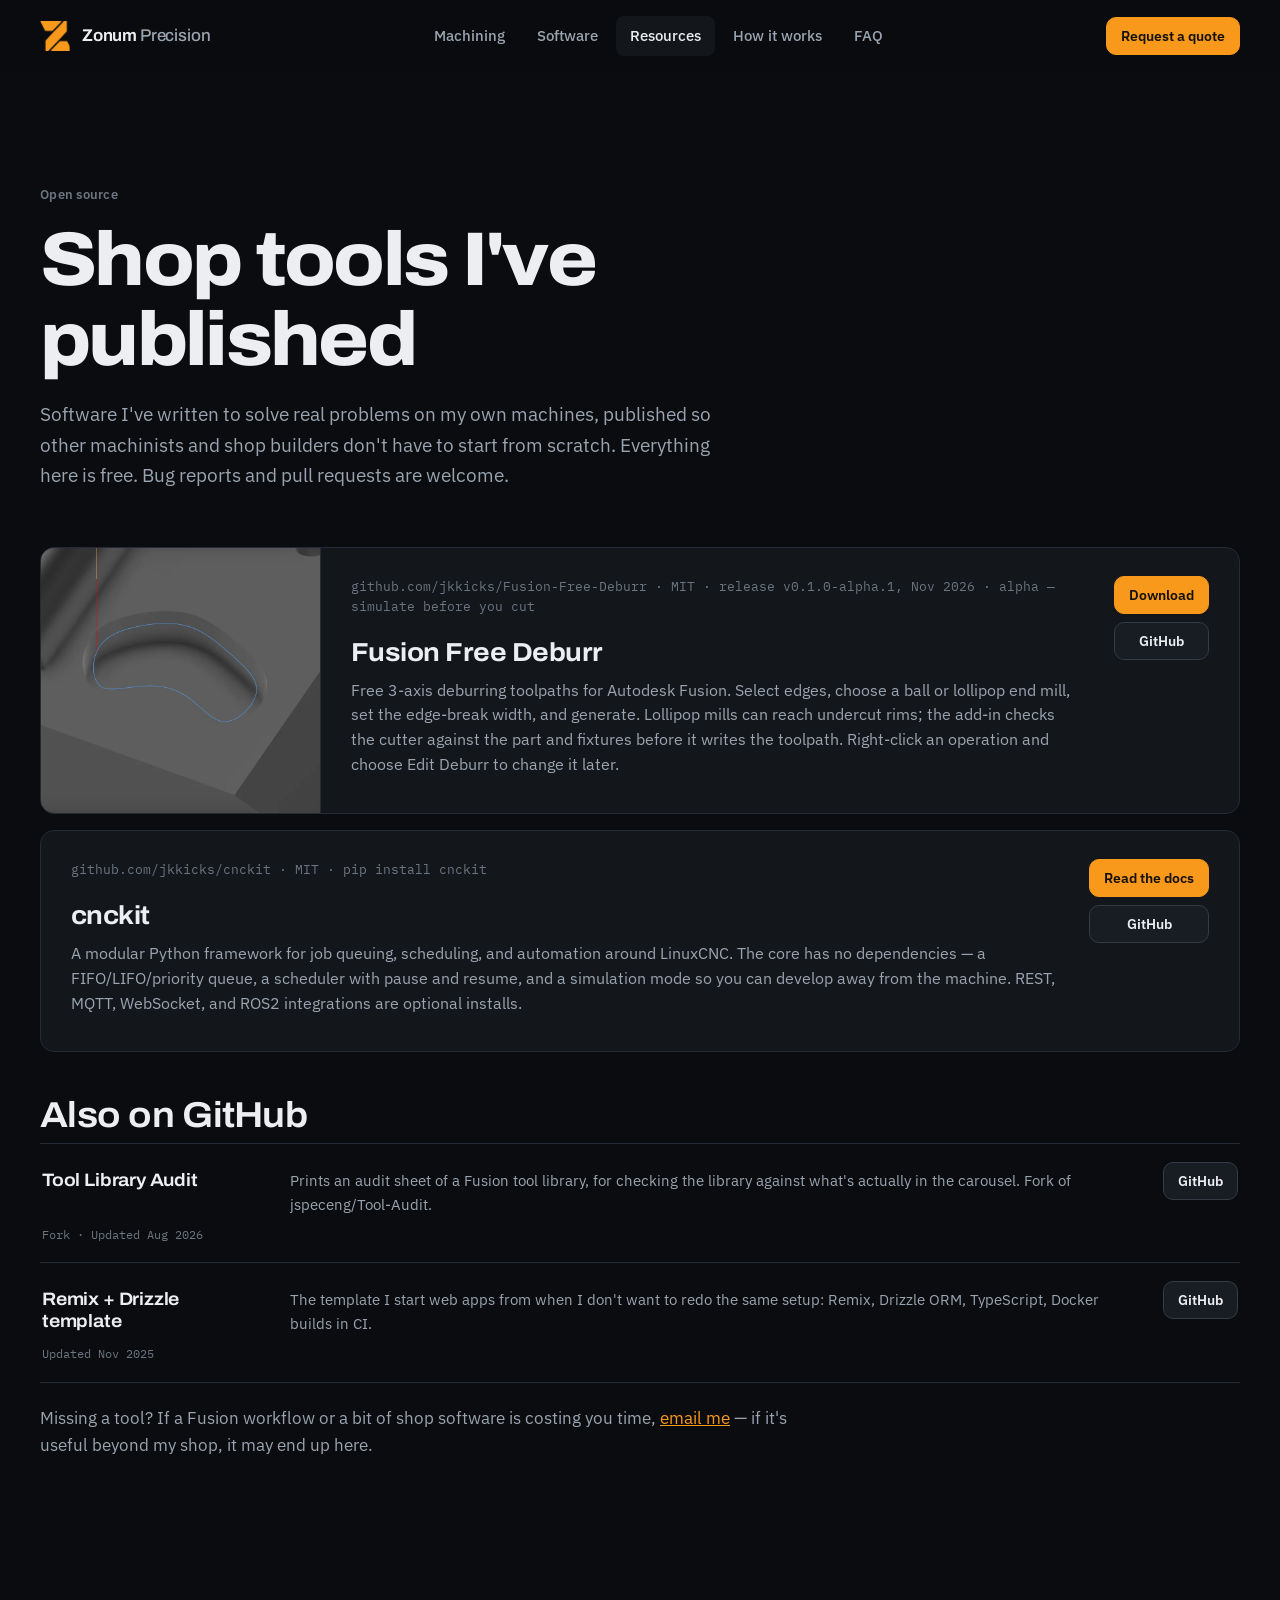
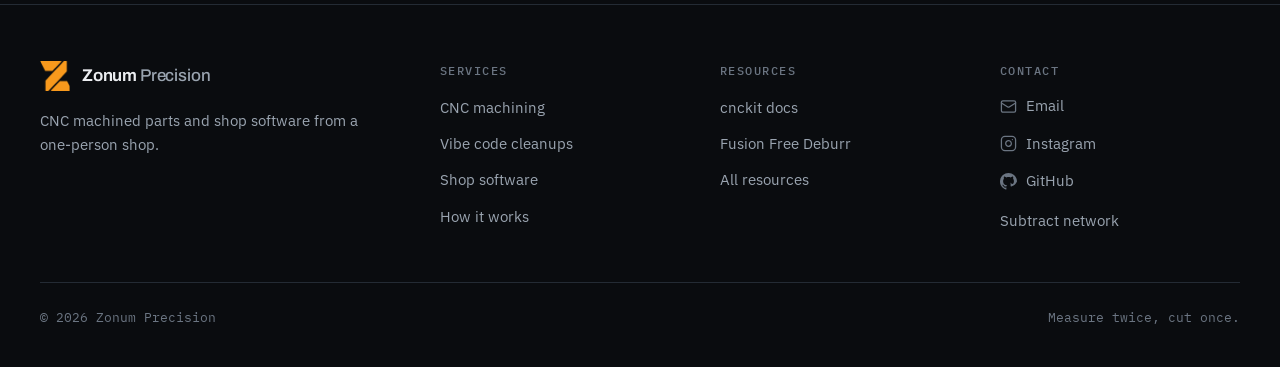
==== commit a06ade6a: "Photo-led hero, more imagery, platform icons, drop spindle hold" ====
--- a/resources.html
+++ b/resources.html
@@ -106,12 +106,6 @@
           <h2 class="h2-sm" style="margin: 44px 0 6px">Also on GitHub</h2>
           <div class="also-list">
             <div class="also-row">
-              <h3>1500MX spindle hold</h3>
-              <p>Proof of concept: holding spindle position in CSP mode on an SV670N drive, for a prototype Tormach 1500MX. No releases — read the code.</p>
-              <a class="btn btn-sm" href="https://github.com/jkkicks/1500mx-spindle-hold" target="_blank" rel="noopener">GitHub</a>
-              <span class="mono">Updated Oct 2026</span>
-            </div>
-            <div class="also-row">
               <h3>Tool Library Audit</h3>
               <p>Prints an audit sheet of a Fusion tool library, for checking the library against what's actually in the carousel. Fork of jspeceng/Tool-Audit.</p>
               <a class="btn btn-sm" href="https://github.com/jkkicks/Tool-Audit" target="_blank" rel="noopener">GitHub</a>
@@ -139,7 +133,7 @@
         <div class="footer-grid">
           <div>
             <a class="brand" href="/"><img src="/assets/favicon.png" alt="" width="30" height="30" /><span class="brand-word">Zonum <span>Precision</span></span></a>
-            <p>CNC parts and shop software. One person: Jacob.</p>
+            <p>CNC machined parts and shop software from a one-person shop.</p>
           </div>
           <div>
             <h4>Services</h4>
@@ -161,9 +155,9 @@
           <div>
             <h4>Contact</h4>
             <ul>
-              <li><a href="mailto:jacob@zonumprecision.com">Email</a></li>
-              <li><a href="https://www.instagram.com/zonumprecision" target="_blank" rel="noopener">Instagram</a></li>
-              <li><a href="https://github.com/jkkicks" target="_blank" rel="noopener">GitHub</a></li>
+              <li><a href="mailto:jacob@zonumprecision.com"><svg viewBox="0 0 24 24" fill="none" stroke="currentColor" stroke-width="1.8" stroke-linecap="round" stroke-linejoin="round" aria-hidden="true"><rect x="2" y="4" width="20" height="16" rx="2"/><path d="m22 7-8.97 5.7a2 2 0 0 1-2.06 0L2 7"/></svg>Email</a></li>
+              <li><a href="https://www.instagram.com/zonumprecision" target="_blank" rel="noopener"><svg viewBox="0 0 24 24" fill="none" stroke="currentColor" stroke-width="1.8" stroke-linecap="round" stroke-linejoin="round" aria-hidden="true"><rect x="2" y="2" width="20" height="20" rx="5"/><path d="M16 11.37A4 4 0 1 1 12.63 8 4 4 0 0 1 16 11.37z"/><line x1="17.5" y1="6.5" x2="17.51" y2="6.5"/></svg>Instagram</a></li>
+              <li><a href="https://github.com/jkkicks" target="_blank" rel="noopener"><svg viewBox="0 0 16 16" fill="currentColor" aria-hidden="true"><path d="M8 0C3.58 0 0 3.58 0 8c0 3.54 2.29 6.53 5.47 7.59.4.07.55-.17.55-.38 0-.19-.01-.82-.01-1.49-2.01.37-2.53-.49-2.69-.94-.09-.23-.48-.94-.82-1.13-.28-.15-.68-.52-.01-.53.63-.01 1.08.58 1.23.82.72 1.21 1.87.87 2.33.66.07-.52.28-.87.51-1.07-1.78-.2-3.64-.89-3.64-3.95 0-.87.31-1.59.82-2.15-.08-.2-.36-1.02.08-2.12 0 0 .67-.21 2.2.82.64-.18 1.32-.27 2-.27s1.36.09 2 .27c1.53-1.04 2.2-.82 2.2-.82.44 1.1.16 1.92.08 2.12.51.56.82 1.27.82 2.15 0 3.07-1.87 3.75-3.65.95.29.25.54.73.54 1.48 0 1.07-.01 1.93-.01 2.2 0 .21.15.46.55.38A8.01 8.01 0 0 0 16 8c0-4.42-3.58-8-8-8Z"/></svg>GitHub</a></li>
               <li><a href="https://subtractmanufacturing.com" target="_blank" rel="noopener">Subtract network</a></li>
             </ul>
           </div>
--- a/assets/styles.css
+++ b/assets/styles.css
@@ -49,6 +49,10 @@
   max-width: 100%;
 }
 
+img {
+  height: auto;
+}
+
 a {
   color: inherit;
 }
@@ -348,7 +352,7 @@
 }
 
 .hero h1 {
-  font-size: clamp(42px, 5.6vw, 80px);
+  font-size: clamp(38px, 4.6vw, 64px);
   font-weight: 800;
   font-stretch: 100%;
   letter-spacing: -0.035em;
@@ -398,47 +402,6 @@
 
 .hero-meta a:hover {
   border-bottom-color: var(--orange);
-}
-
-/* Drawing visual */
-
-.drawing {
-  position: relative;
-  border: 1px solid var(--line-2);
-  border-radius: var(--radius);
-  background:
-    linear-gradient(to right, rgba(90, 176, 255, 0.06) 1px, transparent 1px) 0 0 / 24px 24px,
-    linear-gradient(to bottom, rgba(90, 176, 255, 0.06) 1px, transparent 1px) 0 0 / 24px 24px,
-    #0c1117;
-  box-shadow: 0 40px 80px -40px rgba(0, 0, 0, 0.8), inset 0 1px 0 rgba(255, 255, 255, 0.04);
-  overflow: hidden;
-}
-
-.drawing-bar {
-  display: flex;
-  justify-content: space-between;
-  align-items: center;
-  padding: 12px 16px;
-  border-bottom: 1px solid var(--line);
-  font-family: var(--font-mono);
-  font-size: 11.5px;
-  letter-spacing: 0.08em;
-  color: var(--dim);
-  text-transform: uppercase;
-}
-
-.drawing-bar b {
-  color: var(--muted);
-  font-weight: 500;
-}
-
-.drawing svg {
-  width: 100%;
-  height: auto;
-}
-
-.drawing .toolpath {
-  stroke-dasharray: none;
 }
 
 /* ---------- Two tracks ---------- */
@@ -1632,6 +1595,134 @@
   }
 }
 
+.hero-visual {
+  position: relative;
+}
+
+.hero-photo-main,
+.hero-photo-small {
+  margin: 0;
+}
+
+.hero-photo-main img,
+.hero-photo-small img {
+  width: 100%;
+  object-fit: cover;
+  border: 1px solid var(--line-2);
+  border-radius: var(--radius);
+}
+
+.hero-photo-main img {
+  aspect-ratio: 4 / 3;
+}
+
+.hero-photo-small {
+  width: 58%;
+  margin: -64px 0 0 auto;
+  position: relative;
+}
+
+.hero-photo-small img {
+  aspect-ratio: 16 / 10;
+  box-shadow: 0 24px 48px -20px rgba(0, 0, 0, 0.75);
+}
+
+.hero-visual figcaption {
+  margin-top: 10px;
+  font-size: 13px;
+  color: var(--dim);
+}
+
+.hero-photo-main figcaption {
+  max-width: 38%;
+}
+
+.hero-photo-small figcaption {
+  text-align: right;
+}
+
+.gallery {
+  display: grid;
+  grid-template-columns: 1fr 1fr;
+  gap: 20px;
+  margin-top: 20px;
+}
+
+.gallery figure {
+  margin: 0;
+}
+
+.gallery img {
+  width: 100%;
+  aspect-ratio: 16 / 10;
+  object-fit: cover;
+  border: 1px solid var(--line);
+  border-radius: var(--radius);
+}
+
+.gallery figcaption {
+  margin-top: 10px;
+  font-size: 13.5px;
+  color: var(--dim);
+}
+
+.about-img {
+  width: 100%;
+  aspect-ratio: 16 / 10;
+  object-fit: cover;
+  border: 1px solid var(--line);
+  border-radius: var(--radius);
+  margin-top: 28px;
+}
+
+.footer ul a {
+  display: inline-flex;
+  align-items: center;
+  gap: 9px;
+}
+
+.footer ul a svg,
+.contact-line > svg {
+  width: 17px;
+  height: 17px;
+  flex-shrink: 0;
+  color: var(--dim);
+}
+
+.cl-main {
+  display: inline-flex;
+  align-items: center;
+  gap: 12px;
+  min-width: 0;
+}
+
+.cl-main > svg {
+  width: 20px;
+  height: 20px;
+  flex-shrink: 0;
+  color: var(--muted);
+}
+
+.contact-line .mono {
+  display: block;
+}
+
+.footer ul a:hover svg,
+.contact-line:hover > svg {
+  color: var(--text);
+}
+
+@media (max-width: 640px) {
+  .gallery {
+    grid-template-columns: 1fr;
+  }
+
+  .hero-photo-small {
+    width: 72%;
+    margin-top: -40px;
+  }
+}
+
 /* ---------- Responsive ---------- */
 
 @media (max-width: 1080px) {
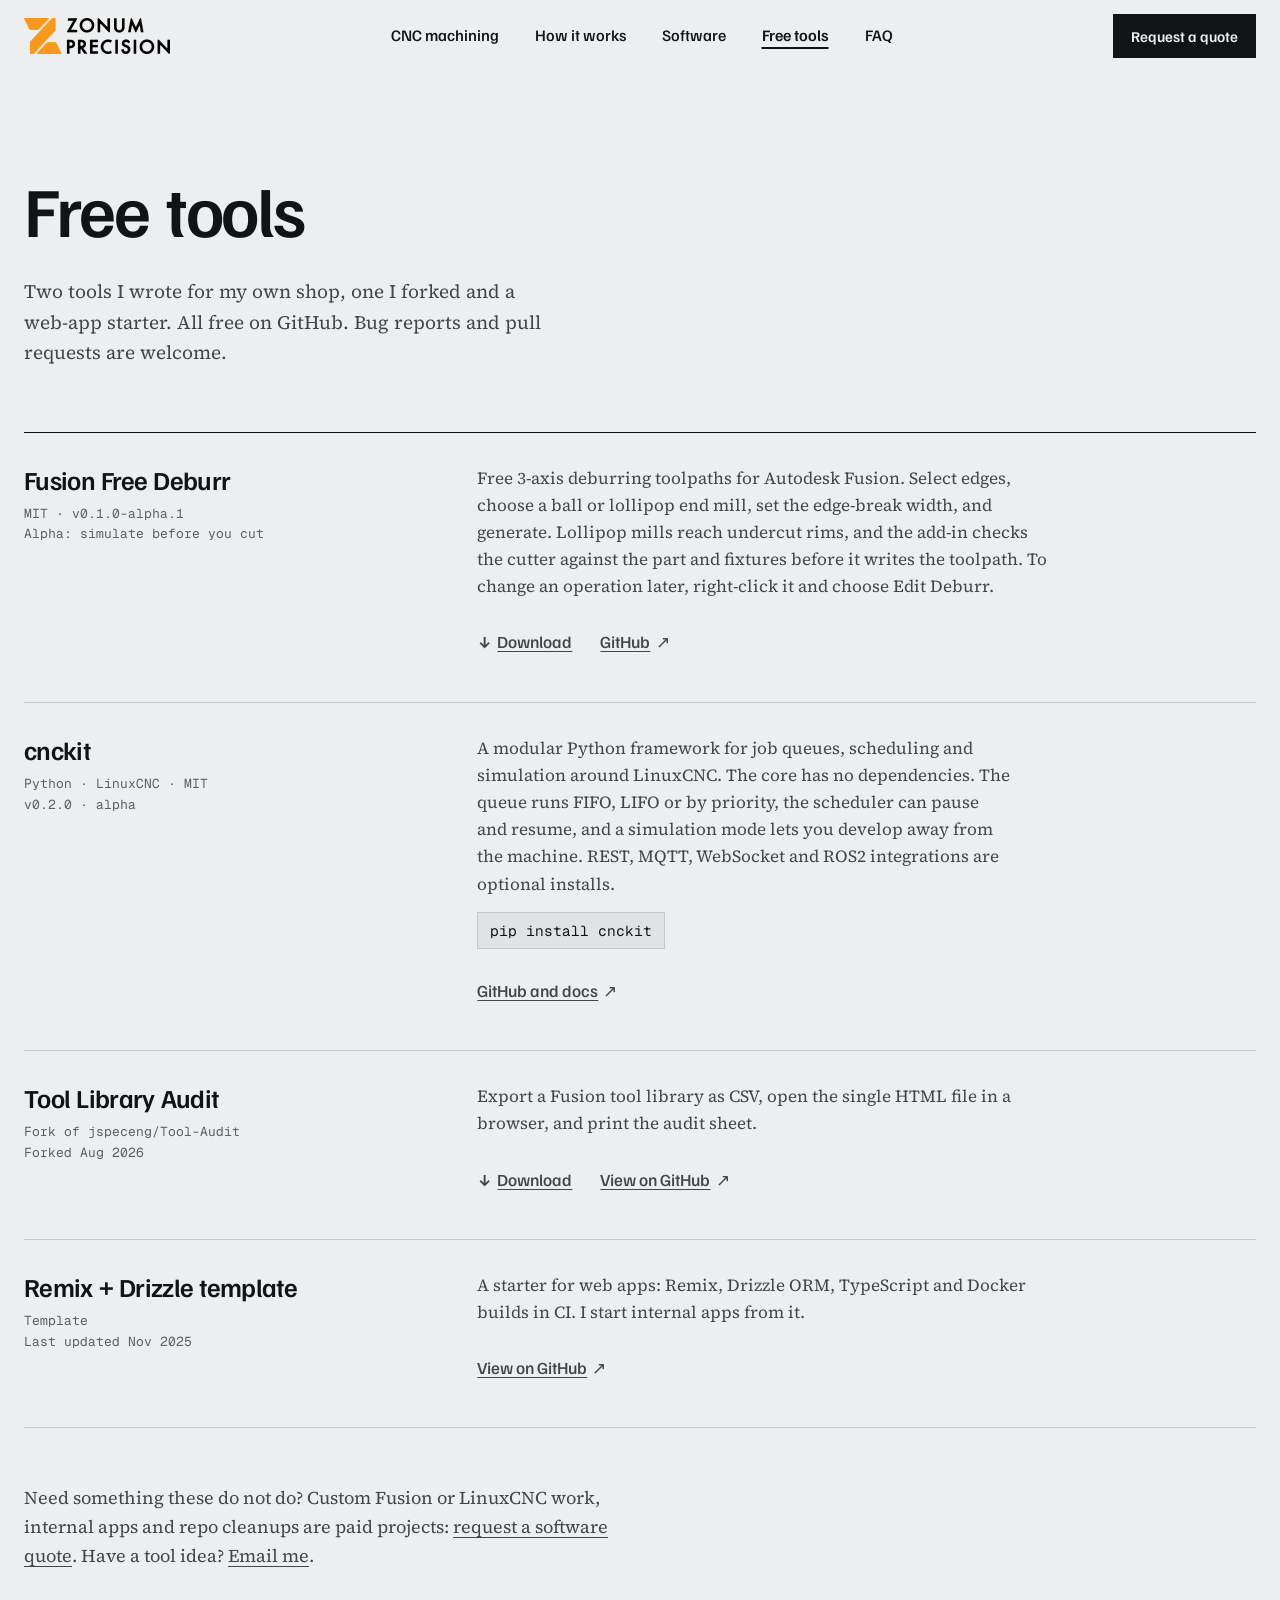
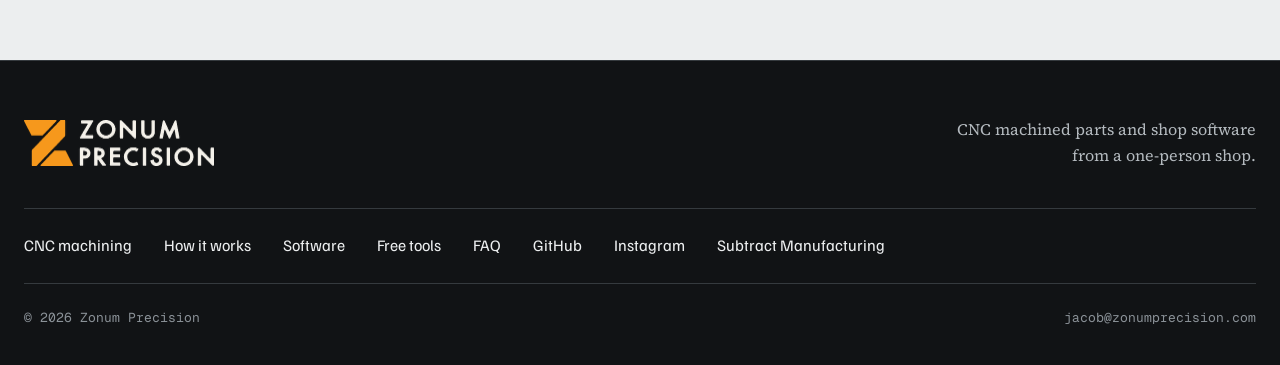
==== commit b19eeff8: "Redesign the site and add form protection Replace the dark dashboard look with a light drawing-sheet" ====
--- a/resources.html
+++ b/resources.html
@@ -3,45 +3,144 @@
   <head>
     <meta charset="UTF-8" />
     <meta name="viewport" content="width=device-width, initial-scale=1.0" />
-    <title>Resources · Zonum Precision</title>
+    <title>Free Open-Source Tools for CNC Shops | Zonum Precision</title>
     <meta
       name="description"
-      content="Free, open-source tools for machinists and shop software from Zonum Precision: cnckit for LinuxCNC, Fusion Free Deburr, and more."
+      content="Fusion Free Deburr toolpaths, cnckit for LinuxCNC job queues, a Fusion tool library audit sheet, and a web-app starter. Free on GitHub."
     />
-    <meta name="theme-color" content="#0a0c0f" />
-    <link rel="canonical" href="https://zonumprecision.com/resources.html" />
-    <link rel="icon" type="image/png" href="/assets/favicon.png" />
-    <meta property="og:title" content="Resources · Zonum Precision" />
-    <meta property="og:description" content="Open-source tools for CNC machinists: cnckit, Fusion Free Deburr, and more." />
-    <meta property="og:image" content="https://zonumprecision.com/assets/og.png" />
-    <link rel="preconnect" href="https://fonts.googleapis.com" />
-    <link rel="preconnect" href="https://fonts.gstatic.com" crossorigin />
-    <link
-      href="https://fonts.googleapis.com/css2?family=Archivo:wdth,wght@62..125,500..800&family=IBM+Plex+Mono:wght@400;500&family=IBM+Plex+Sans:wght@400;500;600&display=swap"
-      rel="stylesheet"
-    />
-    <link rel="stylesheet" href="/assets/styles.css" />
+    <meta name="theme-color" content="#eceeef" />
+    <meta name="robots" content="index, follow, max-image-preview:large" />
+    <link rel="canonical" href="https://zonumprecision.com/resources" />
+    <link rel="icon" href="/favicon.ico" sizes="48x48" />
+    <link rel="icon" type="image/png" href="/assets/favicon.png" sizes="256x256" />
+    <link rel="apple-touch-icon" href="/assets/favicon.png" />
+    <meta property="og:type" content="website" />
+    <meta property="og:site_name" content="Zonum Precision" />
+    <meta property="og:locale" content="en_US" />
+    <meta property="og:title" content="Free shop tools: Fusion Free Deburr, cnckit | Zonum Precision" />
+    <meta property="og:description" content="Open-source tools for CNC machinists: Fusion Free Deburr, cnckit, Tool Library Audit." />
+    <meta property="og:url" content="https://zonumprecision.com/resources" />
+    <meta property="og:image" content="https://zonumprecision.com/assets/og.png?v=3" />
+    <meta property="og:image:width" content="1200" />
+    <meta property="og:image:height" content="630" />
+    <meta property="og:image:type" content="image/png" />
+    <meta property="og:image:alt" content="Zonum Precision. Send a STEP file, get a quote from the person who cuts it." />
+    <meta name="twitter:card" content="summary_large_image" />
+    <meta name="twitter:title" content="Free shop tools: Fusion Free Deburr, cnckit | Zonum Precision" />
+    <meta name="twitter:description" content="Open-source tools for CNC machinists: Fusion Free Deburr, cnckit, Tool Library Audit." />
+    <meta name="twitter:image" content="https://zonumprecision.com/assets/og.png?v=3" />
+    <meta name="twitter:image:alt" content="Zonum Precision. Send a STEP file, get a quote from the person who cuts it." />
+    <link rel="preload" href="/assets/fonts/familjen-grotesk-400-700.woff2" as="font" type="font/woff2" crossorigin />
+    <link rel="preload" href="/assets/fonts/source-serif-4-400-600.woff2" as="font" type="font/woff2" crossorigin />
+    <link rel="preload" href="/assets/fonts/geist-mono.woff2" as="font" type="font/woff2" crossorigin />
+    <link rel="stylesheet" href="/assets/styles.css?v=41" />
+    <script type="application/ld+json">
+      {
+        "@context": "https://schema.org",
+        "@graph": [
+          {
+            "@type": "CollectionPage",
+            "@id": "https://zonumprecision.com/resources#page",
+            "breadcrumb": { "@id": "https://zonumprecision.com/resources#breadcrumb" },
+            "inLanguage": "en-US",
+            "publisher": { "@id": "https://zonumprecision.com/#org" },
+            "url": "https://zonumprecision.com/resources",
+            "name": "Free tools",
+            "isPartOf": { "@id": "https://zonumprecision.com/#website" },
+            "mainEntity": {
+              "@type": "ItemList",
+              "itemListElement": [
+                {
+                  "@type": "ListItem",
+                  "position": 1,
+                  "item": {
+                    "@type": "SoftwareSourceCode",
+                    "name": "Fusion Free Deburr",
+                    "description": "Free 3-axis deburring toolpaths for Autodesk Fusion.",
+                    "codeRepository": "https://github.com/jkkicks/Fusion-Free-Deburr",
+                    "license": "https://opensource.org/license/mit",
+                    "version": "0.1.0-alpha.1",
+                    "isAccessibleForFree": true,
+                    "author": { "@id": "https://zonumprecision.com/#jacob" }
+                  }
+                },
+                {
+                  "@type": "ListItem",
+                  "position": 2,
+                  "item": {
+                    "@type": "SoftwareSourceCode",
+                    "name": "cnckit",
+                    "description": "A modular Python framework for job queues, scheduling and simulation around LinuxCNC.",
+                    "codeRepository": "https://github.com/jkkicks/cnckit",
+                    "programmingLanguage": "Python",
+                    "license": "https://opensource.org/license/mit",
+                    "version": "0.2.0",
+                    "isAccessibleForFree": true,
+                    "author": { "@id": "https://zonumprecision.com/#jacob" }
+                  }
+                },
+                {
+                  "@type": "ListItem",
+                  "position": 3,
+                  "item": {
+                    "@type": "SoftwareSourceCode",
+                    "name": "Tool Library Audit",
+                    "description": "Export a Fusion tool library as CSV, open the single HTML file in a browser, and print the audit sheet.",
+                    "codeRepository": "https://github.com/jkkicks/Tool-Audit",
+                    "isAccessibleForFree": true
+                  }
+                },
+                {
+                  "@type": "ListItem",
+                  "position": 4,
+                  "item": {
+                    "@type": "SoftwareSourceCode",
+                    "name": "Remix + Drizzle template",
+                    "description": "A starter for web apps: Remix, Drizzle ORM, TypeScript and Docker builds in CI.",
+                    "codeRepository": "https://github.com/jkkicks/Remix-Drizzle-Template",
+                    "isAccessibleForFree": true,
+                    "author": { "@id": "https://zonumprecision.com/#jacob" }
+                  }
+                }
+              ]
+            }
+          },
+          { "@type": "ProfessionalService", "@id": "https://zonumprecision.com/#org", "name": "Zonum Precision", "url": "https://zonumprecision.com/", "email": "jacob@zonumprecision.com" },
+          { "@type": "WebSite", "@id": "https://zonumprecision.com/#website", "url": "https://zonumprecision.com/", "name": "Zonum Precision" },
+          { "@type": "Person", "@id": "https://zonumprecision.com/#jacob", "name": "Jacob", "url": "https://zonumprecision.com/" },
+          {
+            "@type": "BreadcrumbList",
+            "@id": "https://zonumprecision.com/resources#breadcrumb",
+            "itemListElement": [
+              { "@type": "ListItem", "position": 1, "name": "Home", "item": "https://zonumprecision.com/" },
+              { "@type": "ListItem", "position": 2, "name": "Free tools", "item": "https://zonumprecision.com/resources" }
+            ]
+          }
+        ]
+      }
+    </script>
   </head>
   <body>
     <a class="skip-link" href="#main">Skip to content</a>
 
     <header class="nav" data-nav>
-      <div class="container nav-inner">
+      <div class="wrap nav-inner">
         <a class="brand" href="/" aria-label="Zonum Precision home">
-          <img src="/assets/favicon.png" alt="" width="30" height="30" />
-          <span class="brand-word">Zonum <span>Precision</span></span>
+          <img src="/assets/zp-logo.png?v=2" alt="Zonum Precision" width="146" height="36" />
         </a>
-        <ul class="nav-links" id="nav-links">
-          <li><a href="/#machining">Machining</a></li>
-          <li><a href="/#software">Software</a></li>
-          <li><a href="/resources.html" aria-current="page">Resources</a></li>
-          <li><a href="/#process">How it works</a></li>
-          <li><a href="/#faq">FAQ</a></li>
-        </ul>
+        <nav aria-label="Primary">
+          <ul class="nav-links" id="nav-links">
+            <li><a href="/#machining">CNC machining</a></li>
+            <li><a href="/#process">How it works</a></li>
+            <li><a href="/#software">Software</a></li>
+            <li><a href="/resources" aria-current="page">Free tools</a></li>
+            <li><a href="/#faq">FAQ</a></li>
+          </ul>
+        </nav>
         <div class="nav-cta">
-          <a class="btn btn-primary btn-sm" href="/#contact"><span class="long">Request a quote</span><span class="short">Get a quote</span></a>
-          <button class="nav-toggle" type="button" aria-expanded="false" aria-controls="nav-links" aria-label="Open menu" data-nav-toggle>
-            <svg viewBox="0 0 20 20" fill="none" stroke="currentColor" stroke-width="1.8" stroke-linecap="round">
+          <a class="nav-quote" href="/#contact"><span class="long">Request a quote</span><span class="short">Get a quote</span></a>
+          <button class="nav-toggle" type="button" aria-expanded="false" aria-controls="nav-links" aria-label="Menu" data-nav-toggle>
+            <svg viewBox="0 0 20 20" fill="none" stroke="currentColor" stroke-width="1.6" stroke-linecap="square" aria-hidden="true">
               <path d="M3 6h14M3 10h14M3 14h14" />
             </svg>
           </button>
@@ -49,127 +148,92 @@
       </div>
     </header>
 
-    <main id="main">
-      <section class="page-hero">
-        <div class="container">
-          <p class="eyebrow">Open source</p>
-          <h1>Shop tools I've<br />published</h1>
-          <p class="lead">
-            Software I've written to solve real problems on my own machines, published so other
-            machinists and shop builders don't have to start from scratch. Everything here is free.
-            Bug reports and pull requests are welcome.
-          </p>
+    <main id="main" tabindex="-1">
+      <section class="page-head">
+        <div class="wrap">
+          <h1>Free tools</h1>
+          <p class="lead">Two tools I wrote for my own shop, one I forked and a web-app starter. All free on GitHub. Bug reports and pull requests are welcome.</p>
         </div>
       </section>
 
-      <section class="section" style="padding-top: 8px" aria-label="Resource library">
-        <div class="container">
-          <div class="res-list">
-            <article class="res-row">
-              <div class="res-media">
-                <img src="/assets/deburr-gallery-freeform-pocket.webp" alt="Deburr toolpath following the rim of a freeform pocket in Fusion" loading="lazy" width="1200" height="800" />
-              </div>
-              <div class="res-body">
-                <div class="res-meta"><span class="badge">github.com/jkkicks/Fusion-Free-Deburr · MIT · release v0.1.0-alpha.1, Nov 2026 · alpha — simulate before you cut</span></div>
+      <section class="section" aria-label="Tools">
+        <div class="wrap">
+          <div class="tools">
+            <article class="tool">
+              <div class="tool-name">
                 <h2>Fusion Free Deburr</h2>
-                <p>
-                  Free 3-axis deburring toolpaths for Autodesk Fusion. Select edges, choose a ball or
-                  lollipop end mill, set the edge-break width, and generate. Lollipop mills can reach
-                  undercut rims; the add-in checks the cutter against the part and fixtures before it
-                  writes the toolpath. Right-click an operation and choose Edit Deburr to change it later.
-                </p>
-                <div class="res-links">
-                  <a class="btn btn-primary btn-sm" href="https://github.com/jkkicks/Fusion-Free-Deburr/releases" target="_blank" rel="noopener">Download</a>
-                  <a class="btn btn-sm" href="https://github.com/jkkicks/Fusion-Free-Deburr" target="_blank" rel="noopener">GitHub</a>
-                </div>
-              </div>
-            </article>
-
-            <article class="res-row res-row--text">
-              <div class="res-body">
-                <div class="res-meta"><span class="badge">github.com/jkkicks/cnckit · MIT · pip install cnckit</span></div>
+                <p class="meta">MIT · v0.1.0-alpha.1<br />Alpha: simulate before you cut</p>
+              </div>
+              <div class="tool-body">
+                <p>Free 3-axis deburring toolpaths for Autodesk Fusion. Select edges, choose a ball or lollipop end mill, set the edge-break width, and generate. Lollipop mills reach undercut rims, and the add-in checks the cutter against the part and fixtures before it writes the toolpath. To change an operation later, right-click it and choose Edit Deburr.</p>
+                <p class="tool-links"><a href="https://github.com/jkkicks/Fusion-Free-Deburr/releases" target="_blank" rel="noopener" class="dl">Download<span class="sr-only"> (opens in new tab)</span></a><a href="https://github.com/jkkicks/Fusion-Free-Deburr" target="_blank" rel="noopener" class="ext">GitHub<span class="sr-only"> (opens in new tab)</span></a></p>
+              </div>
+            </article>
+
+            <article class="tool">
+              <div class="tool-name">
                 <h2>cnckit</h2>
-                <p>
-                  A modular Python framework for job queuing, scheduling, and automation around
-                  LinuxCNC. The core has no dependencies — a FIFO/LIFO/priority queue, a scheduler
-                  with pause and resume, and a simulation mode so you can develop away from the
-                  machine. REST, MQTT, WebSocket, and ROS2 integrations are optional installs.
-                </p>
-                <div class="res-links">
-                  <a class="btn btn-primary btn-sm" href="/cnckit/">Read the docs</a>
-                  <a class="btn btn-sm" href="https://github.com/jkkicks/cnckit" target="_blank" rel="noopener">GitHub</a>
-                </div>
+                <p class="meta">Python · LinuxCNC · MIT<br />v0.2.0 · alpha</p>
+              </div>
+              <div class="tool-body">
+                <p>A modular Python framework for job queues, scheduling and simulation around LinuxCNC. The core has no dependencies. The queue runs FIFO, LIFO or by priority, the scheduler can pause and resume, and a simulation mode lets you develop away from the machine. REST, MQTT, WebSocket and ROS2 integrations are optional installs.</p>
+                <p><code class="install">pip install cnckit</code></p>
+                <p class="tool-links"><a href="https://github.com/jkkicks/cnckit" target="_blank" rel="noopener" class="ext">GitHub and docs<span class="sr-only"> (opens in new tab)</span></a></p>
+              </div>
+            </article>
+
+            <article class="tool">
+              <div class="tool-name">
+                <h2>Tool Library Audit</h2>
+                <p class="meta">Fork of jspeceng/Tool-Audit<br />Forked Aug 2026</p>
+              </div>
+              <div class="tool-body">
+                <p>Export a Fusion tool library as CSV, open the single HTML file in a browser, and print the audit sheet.</p>
+                <p class="tool-links"><a href="https://raw.githubusercontent.com/jkkicks/Tool-Audit/main/index.html" target="_blank" rel="noopener" class="dl">Download<span class="sr-only"> (opens in new tab)</span></a><a href="https://github.com/jkkicks/Tool-Audit" target="_blank" rel="noopener" class="ext">View on GitHub<span class="sr-only"> (opens in new tab)</span></a></p>
+              </div>
+            </article>
+
+            <article class="tool">
+              <div class="tool-name">
+                <h2>Remix + Drizzle template</h2>
+                <p class="meta">Template<br />Last updated Nov 2025</p>
+              </div>
+              <div class="tool-body">
+                <p>A starter for web apps: Remix, Drizzle ORM, TypeScript and Docker builds in CI. I start internal apps from it.</p>
+                <p class="tool-links"><a href="https://github.com/jkkicks/Remix-Drizzle-Template" target="_blank" rel="noopener" class="ext">View on GitHub<span class="sr-only"> (opens in new tab)</span></a></p>
               </div>
             </article>
           </div>
 
-          <h2 class="h2-sm" style="margin: 44px 0 6px">Also on GitHub</h2>
-          <div class="also-list">
-            <div class="also-row">
-              <h3>Tool Library Audit</h3>
-              <p>Prints an audit sheet of a Fusion tool library, for checking the library against what's actually in the carousel. Fork of jspeceng/Tool-Audit.</p>
-              <a class="btn btn-sm" href="https://github.com/jkkicks/Tool-Audit" target="_blank" rel="noopener">GitHub</a>
-              <span class="mono">Fork · Updated Aug 2026</span>
-            </div>
-            <div class="also-row">
-              <h3>Remix + Drizzle template</h3>
-              <p>The template I start web apps from when I don't want to redo the same setup: Remix, Drizzle ORM, TypeScript, Docker builds in CI.</p>
-              <a class="btn btn-sm" href="https://github.com/jkkicks/Remix-Drizzle-Template" target="_blank" rel="noopener">GitHub</a>
-              <span class="mono">Updated Nov 2025</span>
-            </div>
-          </div>
-
-          <p class="note-line">
-            Missing a tool? If a Fusion workflow or a bit of shop software is costing you time,
-            <a href="mailto:jacob@zonumprecision.com" class="text-orange">email me</a> — if it's
-            useful beyond my shop, it may end up here.
-          </p>
+          <p class="note-line">Need something these do not do? Custom Fusion or LinuxCNC work, internal apps and repo cleanups are paid projects: <a href="/?mode=software#contact">request a software quote</a>. Have a tool idea? <a href="mailto:jacob@zonumprecision.com">Email me</a>.</p>
         </div>
       </section>
     </main>
 
-    <footer class="footer">
-      <div class="container">
-        <div class="footer-grid">
-          <div>
-            <a class="brand" href="/"><img src="/assets/favicon.png" alt="" width="30" height="30" /><span class="brand-word">Zonum <span>Precision</span></span></a>
-            <p>CNC machined parts and shop software from a one-person shop.</p>
-          </div>
-          <div>
-            <h4>Services</h4>
-            <ul>
-              <li><a href="/#machining">CNC machining</a></li>
-              <li><a href="/#software">Vibe code cleanups</a></li>
-              <li><a href="/#software">Shop software</a></li>
-              <li><a href="/#process">How it works</a></li>
-            </ul>
-          </div>
-          <div>
-            <h4>Resources</h4>
-            <ul>
-              <li><a href="/cnckit/">cnckit docs</a></li>
-              <li><a href="https://github.com/jkkicks/Fusion-Free-Deburr" target="_blank" rel="noopener">Fusion Free Deburr</a></li>
-              <li><a href="/resources.html">All resources</a></li>
-            </ul>
-          </div>
-          <div>
-            <h4>Contact</h4>
-            <ul>
-              <li><a href="mailto:jacob@zonumprecision.com"><svg viewBox="0 0 24 24" fill="none" stroke="currentColor" stroke-width="1.8" stroke-linecap="round" stroke-linejoin="round" aria-hidden="true"><rect x="2" y="4" width="20" height="16" rx="2"/><path d="m22 7-8.97 5.7a2 2 0 0 1-2.06 0L2 7"/></svg>Email</a></li>
-              <li><a href="https://www.instagram.com/zonumprecision" target="_blank" rel="noopener"><svg viewBox="0 0 24 24" fill="none" stroke="currentColor" stroke-width="1.8" stroke-linecap="round" stroke-linejoin="round" aria-hidden="true"><rect x="2" y="2" width="20" height="20" rx="5"/><path d="M16 11.37A4 4 0 1 1 12.63 8 4 4 0 0 1 16 11.37z"/><line x1="17.5" y1="6.5" x2="17.51" y2="6.5"/></svg>Instagram</a></li>
-              <li><a href="https://github.com/jkkicks" target="_blank" rel="noopener"><svg viewBox="0 0 16 16" fill="currentColor" aria-hidden="true"><path d="M8 0C3.58 0 0 3.58 0 8c0 3.54 2.29 6.53 5.47 7.59.4.07.55-.17.55-.38 0-.19-.01-.82-.01-1.49-2.01.37-2.53-.49-2.69-.94-.09-.23-.48-.94-.82-1.13-.28-.15-.68-.52-.01-.53.63-.01 1.08.58 1.23.82.72 1.21 1.87.87 2.33.66.07-.52.28-.87.51-1.07-1.78-.2-3.64-.89-3.64-3.95 0-.87.31-1.59.82-2.15-.08-.2-.36-1.02.08-2.12 0 0 .67-.21 2.2.82.64-.18 1.32-.27 2-.27s1.36.09 2 .27c1.53-1.04 2.2-.82 2.2-.82.44 1.1.16 1.92.08 2.12.51.56.82 1.27.82 2.15 0 3.07-1.87 3.75-3.65.95.29.25.54.73.54 1.48 0 1.07-.01 1.93-.01 2.2 0 .21.15.46.55.38A8.01 8.01 0 0 0 16 8c0-4.42-3.58-8-8-8Z"/></svg>GitHub</a></li>
-              <li><a href="https://subtractmanufacturing.com" target="_blank" rel="noopener">Subtract network</a></li>
-            </ul>
-          </div>
-        </div>
+    <footer class="footer dark">
+      <div class="wrap">
+        <div class="footer-top">
+          <img src="/assets/zp-logo-light.png?v=3" alt="Zonum Precision" width="190" height="47" loading="lazy" />
+          <p>CNC machined parts and shop software from a one-person shop.</p>
+        </div>
+        <nav class="footer-links" aria-label="Footer">
+          <a href="/#machining">CNC machining</a>
+          <a href="/#process">How it works</a>
+          <a href="/#software">Software</a>
+          <a href="/resources">Free tools</a>
+          <a href="/#faq">FAQ</a>
+          <a href="https://github.com/jkkicks" target="_blank" rel="noopener">GitHub<span class="sr-only"> (opens in new tab)</span></a>
+          <a href="https://www.instagram.com/zonumprecision" target="_blank" rel="noopener">Instagram<span class="sr-only"> (opens in new tab)</span></a>
+          <a href="https://subtractmanufacturing.com" target="_blank" rel="noopener">Subtract Manufacturing<span class="sr-only"> (opens in new tab)</span></a>
+        </nav>
         <div class="footer-bottom">
           <span>© <span data-year>2026</span> Zonum Precision</span>
-          <span>Measure twice, cut once.</span>
+          <span>jacob@zonumprecision.com</span>
         </div>
       </div>
     </footer>
 
     <div class="toast" role="status" aria-live="polite" data-toast></div>
-    <script src="/assets/main.js" defer></script>
+    <script src="/assets/main.js?v=30" defer></script>
   </body>
 </html>
--- a/assets/styles.css
+++ b/assets/styles.css
@@ -1,23 +1,50 @@
+/* Zonum Precision. Drawing-sheet system: paper, ink, hairlines, one orange. */
+
+@font-face {
+  font-family: "Familjen Grotesk";
+  font-style: normal;
+  font-weight: 400 700;
+  font-display: swap;
+  src: url("/assets/fonts/familjen-grotesk-400-700.woff2") format("woff2");
+}
+
+@font-face {
+  font-family: "Source Serif 4";
+  font-style: normal;
+  font-weight: 400 600;
+  font-display: swap;
+  src: url("/assets/fonts/source-serif-4-400-600.woff2") format("woff2");
+}
+
+@font-face {
+  font-family: "Geist Mono";
+  font-style: normal;
+  font-weight: 400 500;
+  font-display: swap;
+  src: url("/assets/fonts/geist-mono.woff2") format("woff2");
+}
+
 :root {
-  --bg: #0a0c0f;
-  --bg-2: #0f1216;
-  --surface: #13171c;
-  --surface-2: #181d23;
-  --line: #242b34;
-  --line-2: #323b46;
-  --text: #eceef1;
-  --muted: #9aa4b0;
-  --dim: #6b7582;
+  --paper: #eceeef;
+  --paper-2: #e0e3e5;
+  --ink: #111315;
+  --ink-2: #41464b;
+  --ink-3: #5a6066;
+  --rule: #c3c8cc;
   --orange: #f8991c;
-  --orange-soft: rgba(248, 153, 28, 0.12);
-  --blue: #5ab0ff;
-  --blue-soft: rgba(90, 176, 255, 0.12);
-  --green: #5fd38d;
-  --radius: 14px;
-  --max: 1200px;
-  --font-sans: "IBM Plex Sans", system-ui, -apple-system, "Segoe UI", sans-serif;
-  --font-display: "Archivo", "IBM Plex Sans", system-ui, sans-serif;
-  --font-mono: "IBM Plex Mono", ui-monospace, "Cascadia Code", Consolas, monospace;
+  --orange-ink: #9a4a08;
+  --on-dark: #eceeef;
+  --on-dark-2: #b4babf;
+  --on-dark-3: #8b9298;
+
+  --sans: "Familjen Grotesk", "Helvetica Neue", Arial, sans-serif;
+  --serif: "Source Serif 4", Georgia, "Times New Roman", serif;
+  --mono: "Geist Mono", ui-monospace, Consolas, monospace;
+
+  --h2: clamp(34px, 4.4vw, 60px);
+  --h2-lg: clamp(36px, 4.8vw, 64px);
+  --wrap: 1240px;
+  --nav-h: 72px;
 }
 
 *,
@@ -28,19 +55,33 @@
 
 html {
   scroll-behavior: smooth;
-  scroll-padding-top: 84px;
+  scroll-padding-top: calc(var(--nav-h) + 16px);
   -webkit-text-size-adjust: 100%;
 }
 
 body {
   margin: 0;
-  background: var(--bg);
-  color: var(--text);
-  font-family: var(--font-sans);
-  font-size: 17px;
+  background: var(--paper);
+  color: var(--ink);
+  font-family: var(--serif);
+  font-size: 18px;
   line-height: 1.6;
+  font-variant-numeric: tabular-nums;
   -webkit-font-smoothing: antialiased;
-  overflow-x: hidden;
+  min-height: 100vh;
+  min-height: 100svh;
+  display: flex;
+  flex-direction: column;
+}
+
+main {
+  flex: 1 0 auto;
+}
+
+p,
+li,
+dd {
+  text-wrap: pretty;
 }
 
 img,
@@ -55,43 +96,89 @@
 
 a {
   color: inherit;
+  text-decoration: underline;
+  text-decoration-thickness: 1px;
+  text-underline-offset: 0.2em;
+  transition: text-decoration-thickness 0.12s ease, color 0.12s ease;
+}
+
+a:hover {
+  text-decoration-thickness: 2px;
+  color: var(--orange-ink);
 }
 
 ::selection {
   background: var(--orange);
-  color: #111;
+  color: var(--ink);
 }
 
 :focus-visible {
-  outline: 2px solid var(--orange);
+  outline: 2px solid var(--ink);
   outline-offset: 3px;
-  border-radius: 4px;
+}
+
+.dark :focus-visible {
+  outline-color: var(--orange);
 }
 
 .skip-link {
   position: absolute;
   left: 16px;
-  top: -60px;
+  top: -80px;
   z-index: 100;
-  background: var(--orange);
-  color: #111;
-  padding: 10px 16px;
-  border-radius: 8px;
+  background: var(--ink);
+  color: var(--paper);
+  padding: 12px 18px;
+  font-family: var(--sans);
   font-weight: 600;
-  text-decoration: none;
 }
 
 .skip-link:focus {
-  top: 16px;
-}
-
-.container {
-  width: min(var(--max), 100% - 48px);
+  top: 12px;
+}
+
+.wrap {
+  width: min(var(--wrap), 100% - 48px);
   margin-inline: auto;
 }
 
-.mono {
-  font-family: var(--font-mono);
+.nowrap {
+  white-space: nowrap;
+}
+
+/* ---------- Type ---------- */
+
+h1,
+h2,
+h3 {
+  font-family: var(--sans);
+  font-weight: 600;
+  margin: 0;
+  letter-spacing: -0.025em;
+  word-spacing: 0.06em;
+  text-wrap: balance;
+}
+
+h2 {
+  font-size: var(--h2);
+  line-height: 1.08;
+}
+
+h3 {
+  font-size: 22px;
+  line-height: 1.2;
+  letter-spacing: -0.01em;
+}
+
+.lead {
+  margin: 20px 0 0;
+  max-width: 46ch;
+  font-size: 19px;
+  color: var(--ink-2);
+}
+
+.dark .lead {
+  color: var(--on-dark-2);
 }
 
 /* ---------- Nav ---------- */
@@ -100,96 +187,102 @@
   position: sticky;
   top: 0;
   z-index: 50;
-  background: rgba(10, 12, 15, 0.72);
-  backdrop-filter: saturate(140%) blur(14px);
-  -webkit-backdrop-filter: saturate(140%) blur(14px);
+  background: var(--paper);
   border-bottom: 1px solid transparent;
-  transition: border-color 0.2s ease, background 0.2s ease;
+  transition: border-color 0.15s ease;
 }
 
 .nav.is-scrolled {
-  border-bottom-color: var(--line);
-  background: rgba(10, 12, 15, 0.88);
+  border-bottom-color: var(--ink);
 }
 
 .nav-inner {
   display: flex;
   align-items: center;
   justify-content: space-between;
-  height: 72px;
   gap: 24px;
+  height: var(--nav-h);
 }
 
 .brand {
-  display: flex;
-  align-items: center;
-  gap: 12px;
-  text-decoration: none;
+  display: block;
+  padding: 4px 0;
   flex-shrink: 0;
+  line-height: 0;
 }
 
 .brand img {
-  width: 30px;
-  height: 30px;
-}
-
-.brand-word {
-  font-family: var(--font-display);
-  font-weight: 650;
-  font-size: 17px;
-  letter-spacing: -0.01em;
-  white-space: nowrap;
-}
-
-.brand-word span {
-  color: var(--muted);
-  font-weight: 500;
+  width: 146px;
+  height: 36px;
 }
 
 .nav-links {
   display: flex;
-  align-items: center;
-  gap: 4px;
-  list-style: none;
+  gap: 8px;
   margin: 0;
   padding: 0;
+  list-style: none;
 }
 
 .nav-links a {
   display: block;
-  padding: 8px 14px;
-  border-radius: 8px;
-  color: var(--muted);
+  padding: 12px 14px;
+  font-family: var(--sans);
+  font-size: 16px;
+  font-weight: 500;
   text-decoration: none;
-  font-size: 15px;
-  font-weight: 500;
-  transition: color 0.15s ease, background 0.15s ease;
+}
+
+.nav-links a[aria-current="page"] {
+  font-weight: 600;
 }
 
 .nav-links a:hover,
 .nav-links a[aria-current="page"] {
-  color: var(--text);
-  background: var(--surface);
+  color: var(--ink);
+  text-decoration: underline;
+  text-decoration-thickness: 2px;
+  text-decoration-color: var(--ink);
+  text-underline-offset: 0.35em;
 }
 
 .nav-cta {
   display: flex;
   align-items: center;
-  gap: 10px;
-}
-
-.nav-cta .short {
+  gap: 8px;
+}
+
+.nav-quote {
+  display: inline-flex;
+  align-items: center;
+  min-height: 44px;
+  padding: 0 18px;
+  background: var(--ink);
+  color: var(--paper);
+  font-family: var(--sans);
+  font-size: 15px;
+  font-weight: 600;
+  text-decoration: none;
+  transition: background 0.12s ease, color 0.12s ease;
+}
+
+.nav-quote:hover {
+  background: var(--orange);
+  color: var(--ink);
+}
+
+.nav-quote .short {
   display: none;
 }
 
 .nav-toggle {
+  flex: none;
   display: none;
   width: 44px;
   height: 44px;
-  border: 1px solid var(--line);
-  border-radius: 10px;
-  background: var(--surface);
-  color: var(--text);
+  border: 1px solid var(--ink);
+  background: transparent;
+  color: var(--ink);
   cursor: pointer;
   align-items: center;
   justify-content: center;
@@ -200,844 +293,589 @@
   height: 20px;
 }
 
-/* ---------- Buttons ---------- */
+/* ---------- Buttons and links ---------- */
 
 .btn {
-  --btn-bg: var(--surface-2);
-  --btn-fg: var(--text);
-  --btn-line: var(--line-2);
   display: inline-flex;
   align-items: center;
   justify-content: center;
-  gap: 10px;
-  min-height: 46px;
-  padding: 0 20px;
-  border-radius: 10px;
-  border: 1px solid var(--btn-line);
-  background: var(--btn-bg);
-  color: var(--btn-fg);
-  font: 600 15px/1 var(--font-sans);
+  min-height: 52px;
+  padding: 0 28px;
+  border: 1px solid var(--ink);
+  background: var(--orange);
+  color: var(--ink);
+  font: 600 17px/1 var(--sans);
   text-decoration: none;
   cursor: pointer;
-  white-space: nowrap;
-  transition: transform 0.15s ease, background 0.15s ease, border-color 0.15s ease, box-shadow 0.15s ease;
+  transition: background 0.12s ease, color 0.12s ease;
 }
 
 .btn:hover {
-  border-color: var(--dim);
-}
-
-.btn svg {
-  width: 16px;
-  height: 16px;
-  flex-shrink: 0;
-}
-
-.btn-primary {
-  --btn-bg: var(--orange);
-  --btn-fg: #14100a;
-  --btn-line: var(--orange);
-}
-
-.btn-primary:hover {
-  --btn-bg: #e0860f;
-  border-color: #e0860f;
-}
-
-.btn-blue {
-  --btn-bg: var(--blue-soft);
-  --btn-fg: #cfe7ff;
-  --btn-line: rgba(90, 176, 255, 0.4);
-}
-
-.btn-blue:hover {
-  border-color: var(--blue);
-}
-
-.btn-sm {
-  min-height: 38px;
-  padding: 0 14px;
-  font-size: 14px;
-}
-
-/* ---------- Typography ---------- */
-
-.eyebrow {
-  font-family: var(--font-sans);
-  font-size: 13px;
-  font-weight: 600;
-  letter-spacing: 0.02em;
-  color: var(--dim);
-  margin: 0 0 14px;
-}
-
-.eyebrow.is-blue {
-  color: var(--blue);
-}
-
-h1,
-h2,
-h3 {
-  font-family: var(--font-display);
-  font-stretch: 108%;
-  letter-spacing: -0.02em;
-  line-height: 1.05;
-  margin: 0;
-}
-
-h2 {
-  font-size: clamp(32px, 4vw, 48px);
-  font-weight: 650;
-  line-height: 1.08;
-}
-
-.h2-sm {
-  font-size: clamp(26px, 3vw, 36px);
-}
-
-h3 {
-  font-size: 22px;
-  font-weight: 650;
-  letter-spacing: -0.01em;
-  line-height: 1.2;
-}
-
-.lead {
-  font-size: clamp(17px, 1.5vw, 19px);
-  color: var(--muted);
-  max-width: 62ch;
-  margin: 20px 0 0;
-}
+  background: var(--ink);
+  color: var(--orange);
+}
+
+.dark .btn:hover {
+  background: var(--on-dark);
+  border-color: var(--on-dark);
+  color: var(--ink);
+}
+
+.btn:disabled {
+  opacity: 0.6;
+  cursor: progress;
+}
+
+.arrow-link {
+  display: inline-block;
+  padding: 10px 0;
+  font-family: var(--sans);
+  font-weight: 500;
+  font-size: 17px;
+}
+
+.arrow-link::after {
+  content: "\2192";
+  content: "\2192" / "";
+  display: inline-block;
+  margin-left: 0.4em;
+  text-decoration: none;
+}
+
+.arrow-link.ext::after,
+.ext::after {
+  content: "\2197";
+  content: "\2197" / "";
+  display: inline-block;
+  margin-left: 0.3em;
+}
+
+.dl::before {
+  content: "\2193";
+  content: "\2193" / "";
+  display: inline-block;
+  margin-right: 0.3em;
+}
+
+.text-btn {
+  padding: 0;
+  border: 0;
+  background: none;
+  color: inherit;
+  font: inherit;
+  text-decoration: underline;
+  text-decoration-thickness: 1px;
+  text-underline-offset: 0.2em;
+  cursor: pointer;
+}
+
+.text-btn {
+  min-height: 44px;
+  padding: 6px 4px;
+}
+
+.text-btn:hover {
+  text-decoration-thickness: 2px;
+  color: var(--orange-ink);
+}
+
+.dark .text-btn:hover {
+  color: var(--orange);
+}
+
+/* ---------- Sections ---------- */
 
 .section {
-  padding: clamp(80px, 10vw, 128px) 0;
-  position: relative;
-}
-
-.section-head {
-  display: grid;
-  grid-template-columns: 1.1fr 1fr;
-  gap: 32px 64px;
+  padding: clamp(56px, 7vw, 104px) 0 clamp(56px, 7vw, 104px);
+  border-top: 1px solid var(--ink);
+}
+
+[id] {
+  scroll-margin-top: calc(var(--nav-h) + 8px);
+}
+
+.split {
+  display: grid;
+  grid-template-columns: minmax(0, 4fr) minmax(0, 8fr);
+  gap: 56px clamp(48px, 7vw, 104px);
+  align-items: start;
+}
+
+.split-head {
+  position: sticky;
+  top: calc(var(--nav-h) + 32px);
+}
+
+.head-action {
+  margin: 32px 0 0;
+}
+
+/* ---------- Hero ---------- */
+
+.hero {
+  padding: clamp(32px, 4vw, 56px) 0 clamp(48px, 5vw, 72px);
+}
+
+.hero-grid {
+  display: grid;
+  grid-template-columns: minmax(0, 7fr) minmax(0, 5fr);
+  gap: 48px clamp(40px, 6vw, 88px);
   align-items: end;
-  margin-bottom: 56px;
-}
-
-.section-head .lead {
-  margin: 0;
-}
-
-.text-orange {
-  color: var(--orange);
-}
-
-.text-blue {
-  color: var(--blue);
-}
-
-/* ---------- Hero ---------- */
-
-.hero {
-  position: relative;
-  padding: clamp(56px, 8vw, 104px) 0 72px;
-  overflow: hidden;
-  isolation: isolate;
-}
-
-
-.hero-grid {
-  display: grid;
-  grid-template-columns: 1.15fr 1fr;
-  gap: 56px;
-  align-items: center;
+}
+
+.kicker {
+  margin: 0 0 24px;
+  font-family: var(--sans);
+  font-size: 16px;
+  font-weight: 500;
+  color: var(--ink-2);
 }
 
 .hero h1 {
-  font-size: clamp(38px, 4.6vw, 64px);
-  font-weight: 800;
-  font-stretch: 100%;
-  letter-spacing: -0.035em;
-  line-height: 0.98;
-}
-
-.hero h1 .line {
-  display: block;
-}
-
-.hero h1 .accent-o {
-  color: var(--orange);
-}
-
-.hero h1 .accent-b {
-  color: var(--blue);
-}
-
-.hero .lead {
-  font-size: clamp(18px, 1.6vw, 20px);
-  margin-top: 26px;
-}
-
-.hero-actions {
+  font-size: clamp(40px, 5.2vw, 76px);
+  line-height: 1;
+  letter-spacing: -0.03em;
+  max-width: 15.5ch;
+}
+
+.lede {
+  margin: 32px 0 0;
+  max-width: 34em;
+  font-size: clamp(19px, 1.6vw, 22px);
+  color: var(--ink-2);
+}
+
+.actions {
   display: flex;
   flex-wrap: wrap;
-  gap: 12px;
-  margin-top: 36px;
-}
-
-.hero-meta {
+  align-items: center;
+  gap: 20px 32px;
+  margin-top: 40px;
+}
+
+/* ---------- Figures (title-block captions) ---------- */
+
+.fig {
+  margin: 0;
+}
+
+.fig-mat {
+  background: var(--paper-2);
+  border: 1px solid var(--ink);
+}
+
+.fig-mat img {
+  width: 100%;
+  aspect-ratio: 4 / 3;
+  object-fit: cover;
+}
+
+.fig figcaption {
+  display: grid;
+  grid-template-columns: auto 1fr;
+  border: 1px solid var(--ink);
+  border-top: 0;
+  font-family: var(--sans);
+  font-size: 14px;
+  line-height: 1.4;
+  color: var(--ink-2);
+}
+
+.fig figcaption span {
+  padding: 10px 14px;
+}
+
+.fig figcaption span:first-child {
+  border-right: 1px solid var(--ink);
+  font-family: var(--mono);
+  font-size: 12.5px;
+  color: var(--ink);
+}
+
+.side-fig .fig-mat img {
+  aspect-ratio: 1 / 1;
+  object-position: 18% 58%;
+}
+
+/* ---------- Title-block table ---------- */
+
+.titleblock {
+  display: grid;
+  grid-template-columns: 1fr 1fr;
+  margin: 0;
+  border-top: 1px solid var(--ink);
+  border-left: 1px solid var(--ink);
+}
+
+.tb-cell {
+  padding: 20px 22px 22px;
+  border-right: 1px solid var(--ink);
+  border-bottom: 1px solid var(--ink);
+}
+
+.tb-wide {
+  grid-column: 1 / -1;
+}
+
+.tb-cell dt {
+  font-family: var(--sans);
+  font-size: 14px;
+  font-weight: 500;
+  color: var(--ink-3);
+}
+
+.tb-cell dd {
+  margin: 6px 0 0;
+  font-size: 17px;
+  line-height: 1.5;
+}
+
+/* ---------- Subtract ---------- */
+
+.subtract {
+  display: grid;
+  grid-template-columns: 128px minmax(0, 1fr) auto;
+  gap: 32px;
+  align-items: center;
+  margin-top: 72px;
+  padding-top: 40px;
+  border-top: 1px solid var(--rule);
+}
+
+.subtract-logo a {
+  display: block;
+  padding: 16px 18px;
+  background: var(--ink);
+}
+
+.subtract .arrow-link {
+  display: inline-block;
+  padding: 10px 0;
+}
+
+.subtract h3 {
+  font-size: 20px;
+}
+
+.subtract p {
+  margin: 6px 0 0;
+  color: var(--ink-2);
+  font-size: 17px;
+  max-width: 52ch;
+}
+
+/* ---------- Process (ink band) ---------- */
+
+.process-band {
+  border-top: 0;
+  padding-bottom: clamp(72px, 8vw, 120px);
+}
+
+.process {
+  position: relative;
+  display: grid;
+  grid-template-columns: repeat(4, minmax(0, 1fr));
+  grid-template-rows: auto 1fr;
+  gap: 0 40px;
+  margin: 0;
+  padding: 0;
+  list-style: none;
+  border-top: 1px solid var(--on-dark-2);
+}
+
+.process::after {
+  content: "";
+  position: absolute;
+  top: -8px;
+  right: 0;
+  width: 2px;
+  height: 15px;
+  background: var(--orange);
+}
+
+.process li {
+  position: relative;
+  display: grid;
+  grid-template-rows: subgrid;
+  grid-row: span 2;
+  align-content: start;
+  padding-top: 32px;
+}
+
+.process li::before {
+  content: "";
+  position: absolute;
+  top: -8px;
+  left: 0;
+  width: 2px;
+  height: 15px;
+  background: var(--orange);
+}
+
+.process h3 {
+  font-size: 26px;
+  margin-bottom: 14px;
+  align-self: start;
+}
+
+.process-cta {
+  margin: 56px 0 0;
+}
+
+.process p {
+  margin: 0;
+  font-size: 17px;
+  color: var(--on-dark-2);
+}
+
+/* ---------- Section heads and layouts ---------- */
+
+.head-row {
+  display: grid;
+  grid-template-columns: minmax(0, 7fr) minmax(0, 5fr);
+  gap: 24px clamp(40px, 6vw, 96px);
+  align-items: start;
+  margin-bottom: clamp(40px, 5vw, 72px);
+}
+
+.head-row h2 {
+  font-size: var(--h2);
+  line-height: 1.04;
+  max-width: 16ch;
+}
+
+.head-row .lead {
+  margin: 0;
+}
+
+.head-row--stack {
+  grid-template-columns: minmax(0, 1fr);
+  gap: 20px;
+}
+
+.head-row--stack h2 {
+  max-width: 24ch;
+}
+
+.head-row--stack .lead {
+  max-width: 62ch;
+}
+
+.head-action {
+  margin: 28px 0 0;
+}
+
+.machining-grid {
+  display: grid;
+  grid-template-columns: minmax(0, 4fr) minmax(0, 8fr);
+  gap: 40px clamp(32px, 5vw, 72px);
+  align-items: stretch;
+}
+
+.machining-grid .side-fig {
+  display: flex;
+  flex-direction: column;
+}
+
+.machining-grid .side-fig .fig-mat {
+  flex: 1;
+  min-height: 0;
+  position: relative;
+}
+
+.machining-grid .side-fig .fig-mat img {
+  position: absolute;
+  inset: 0;
+  height: 100%;
+  aspect-ratio: auto;
+}
+
+/* Services grid and first-pass list */
+
+.svc-grid {
+  display: grid;
+  grid-template-columns: repeat(2, minmax(0, 1fr));
+  gap: 0 clamp(40px, 6vw, 96px);
+  border-top: 1px solid var(--ink);
+}
+
+.svc {
+  padding: 28px 0 36px;
+  border-bottom: 1px solid var(--rule);
+}
+
+.svc h3 {
+  font-size: 24px;
+  margin-bottom: 10px;
+}
+
+.svc p {
+  margin: 0;
+  max-width: 54ch;
+  color: var(--ink-2);
+  font-size: 17px;
+}
+
+.firstpass {
+  display: grid;
+  grid-template-columns: minmax(0, 4fr) minmax(0, 8fr);
+  gap: 24px clamp(32px, 5vw, 72px);
+  margin-top: clamp(56px, 7vw, 96px);
+  padding: 40px 0 0;
+  border-top: 1px solid var(--ink);
+}
+
+.firstpass h3 {
+  font-size: 26px;
+}
+
+.firstpass ol {
+  margin: 0;
+  padding: 0;
+  list-style: none;
+}
+
+.firstpass li {
+  padding: 14px 0;
+  border-bottom: 1px solid var(--rule);
+  color: var(--ink-2);
+  font-size: 17px;
+}
+
+.firstpass li:first-child {
+  padding-top: 0;
+}
+
+.firstpass strong {
+  font-family: var(--sans);
+  font-weight: 600;
+  color: var(--ink);
+}
+
+.firstpass p {
+  margin: 24px 0 0;
+  color: var(--ink-2);
+  font-size: 17px;
+  max-width: 58ch;
+}
+
+/* ---------- Tools ---------- */
+
+.tools {
+  border-top: 1px solid var(--ink);
+}
+
+.tool {
+  display: grid;
+  grid-template-columns: minmax(0, 4fr) minmax(0, 8fr);
+  gap: 12px clamp(32px, 5vw, 72px);
+  padding: 32px 0 36px;
+  border-bottom: 1px solid var(--rule);
+}
+
+.tool h2,
+.tool h3 {
+  font-size: 26px;
+  line-height: 1.12;
+}
+
+.tool .meta {
+  margin: 10px 0 0;
+  font-family: var(--mono);
+  font-size: 13px;
+  line-height: 1.6;
+  color: var(--ink-3);
+}
+
+.tool p {
+  margin: 0 0 14px;
+  color: var(--ink-2);
+  font-size: 17px;
+  max-width: 64ch;
+}
+
+.tool-links a {
+  display: inline-block;
+  padding: 10px 0;
+}
+
+.tool-links {
   display: flex;
   flex-wrap: wrap;
-  gap: 10px 28px;
-  margin-top: 44px;
-  padding-top: 24px;
-  border-top: 1px solid var(--line);
-  font-size: 14px;
-  color: var(--muted);
-}
-
-.hero-meta a {
-  color: var(--text);
-  text-decoration: none;
-  border-bottom: 1px dashed var(--line-2);
-}
-
-.hero-meta a:hover {
-  border-bottom-color: var(--orange);
-}
-
-/* ---------- Two tracks ---------- */
-
-.tracks {
-  display: grid;
-  grid-template-columns: 1fr 1fr;
-  gap: 20px;
-}
-
-.track {
-  position: relative;
-  display: flex;
-  flex-direction: column;
-  padding: 36px;
-  border: 1px solid var(--line);
-  border-radius: var(--radius);
-  background: linear-gradient(180deg, var(--surface), var(--bg-2));
-  overflow: hidden;
-  text-decoration: none;
-  transition: border-color 0.2s ease, transform 0.2s ease;
-}
-
-.track:hover {
-  border-color: var(--line-2);
-}
-
-.track.is-software {
-  --track-color: var(--blue);
-}
-
-.track-num {
-  font-family: var(--font-mono);
-  font-size: 13px;
-  color: var(--track-color, var(--orange));
-  letter-spacing: 0.1em;
-  margin-bottom: 40px;
-  display: flex;
-  justify-content: space-between;
-}
-
-.track-num span {
-  color: var(--dim);
-}
-
-.track h3 {
-  font-size: clamp(26px, 2.6vw, 34px);
-  font-weight: 700;
-  letter-spacing: -0.02em;
-}
-
-.track p {
-  color: var(--muted);
-  margin: 14px 0 28px;
-}
-
-.track ul {
-  list-style: none;
-  padding: 0;
-  margin: 0 0 32px;
-  display: grid;
-  gap: 10px;
-}
-
-.track li {
-  display: flex;
-  gap: 12px;
-  align-items: baseline;
-}
-
-.track li::before {
-  content: "\2014";
-  flex-shrink: 0;
-  color: var(--dim);
-}
-
-.track-link {
-  margin-top: auto;
-  display: inline-flex;
-  align-items: center;
-  gap: 8px;
-  font-weight: 600;
-  color: var(--track-color, var(--orange));
-}
-
-.track-link svg {
-  width: 16px;
-  transition: transform 0.2s ease;
-}
-
-.track:hover .track-link svg {
-  transform: translateX(4px);
-}
-
-/* ---------- Machining ---------- */
-
-.machining-grid {
-  display: grid;
-  grid-template-columns: 1fr 1fr;
-  gap: 20px;
-}
-
-.photo {
-  position: relative;
-  border-radius: var(--radius);
-  overflow: hidden;
-  border: 1px solid var(--line);
-  min-height: 420px;
-}
-
-.photo img {
-  position: absolute;
-  inset: 0;
-  width: 100%;
-  height: 100%;
-  object-fit: cover;
-}
-
-.photo::after {
-  content: "";
-  position: absolute;
-  inset: 0;
-  background: linear-gradient(180deg, transparent 45%, rgba(8, 10, 13, 0.92));
-}
-
-.photo-caption {
-  position: absolute;
-  left: 24px;
-  right: 24px;
-  bottom: 22px;
-  z-index: 1;
-}
-
-.photo-caption .mono {
-  font-size: 12px;
-  letter-spacing: 0.12em;
-  text-transform: uppercase;
-  color: var(--orange);
-}
-
-.photo-caption p {
-  margin: 6px 0 0;
-  font-family: var(--font-display);
-  font-size: 22px;
-  font-weight: 650;
-  line-height: 1.25;
-}
-
-.spec-table {
-  border: 1px solid var(--line);
-  border-radius: var(--radius);
-  background: var(--surface);
-  overflow: hidden;
-}
-
-.spec-table-head {
-  display: flex;
-  justify-content: space-between;
-  padding: 16px 24px;
-  border-bottom: 1px solid var(--line);
-  font-family: var(--font-mono);
-  font-size: 12px;
-  letter-spacing: 0.12em;
-  text-transform: uppercase;
-  color: var(--dim);
-}
-
-.spec-row {
-  display: grid;
-  grid-template-columns: 150px 1fr;
-  gap: 20px;
-  padding: 18px 24px;
-  border-bottom: 1px solid var(--line);
-}
-
-.spec-row:last-child {
-  border-bottom: 0;
-}
-
-.spec-row dt {
-  font-family: var(--font-mono);
-  font-size: 13px;
-  color: var(--muted);
-  padding-top: 2px;
-}
-
-.spec-row dd {
-  margin: 0;
-}
-
-.chips {
-  display: flex;
-  flex-wrap: wrap;
-  gap: 6px;
-}
-
-.chip {
+  gap: 8px 28px;
+  margin: 18px 0 0 !important;
+  font-family: var(--sans);
+  font-weight: 500;
+}
+
+.install {
   display: inline-block;
-  padding: 2px 8px;
-  border: 1px solid var(--line-2);
-  border-radius: 4px;
-  font-size: 13.5px;
-  color: var(--text);
-}
-
-.spec-row .note {
-  display: block;
-  margin-top: 8px;
-  font-size: 14px;
-  color: var(--dim);
-}
-
-.feature-row {
-  display: grid;
-  grid-template-columns: repeat(3, 1fr);
-  gap: 20px;
-  margin-top: 20px;
-}
-
-.feature {
-  padding: 28px;
-  border: 1px solid var(--line);
-  border-radius: var(--radius);
-  background: var(--bg-2);
-}
-
-
-.feature h3 {
+  padding: 6px 12px;
+  background: var(--paper-2);
+  border: 1px solid var(--rule);
+  font-family: var(--mono);
+  font-size: 14.5px;
+  color: var(--ink);
+}
+
+.tools-foot {
+  margin: 36px 0 0;
+}
+
+/* ---------- About ---------- */
+
+.about-section {
+  padding: clamp(80px, 9vw, 128px) 0;
+  background: var(--paper-2);
+}
+
+.about {
+  display: grid;
+  grid-template-columns: minmax(0, 7fr) minmax(0, 5fr);
+  gap: 48px clamp(40px, 6vw, 96px);
+  align-items: end;
+}
+
+.about h2 {
+  font-size: var(--h2-lg);
+  line-height: 1.02;
+  letter-spacing: -0.03em;
+  max-width: 13ch;
+}
+
+.about-body p {
+  margin: 0 0 18px;
   font-size: 19px;
-}
-
-.feature p {
-  margin: 10px 0 0;
-  color: var(--muted);
-  font-size: 15.5px;
-}
-
-/* Subtract callout */
-
-.subtract {
-  display: grid;
-  grid-template-columns: auto 1fr auto;
-  gap: 32px;
-  align-items: center;
-  margin-top: 20px;
-  padding: 28px 32px;
-  border: 1px solid var(--line);
-  border-radius: var(--radius);
-  background: var(--surface);
-}
-
-.subtract-logo {
-  width: 96px;
-  display: block;
-}
-
-.subtract h3 {
-  font-size: 20px;
-}
-
-.subtract p {
-  margin: 6px 0 0;
-  color: var(--muted);
-  font-size: 15.5px;
-  max-width: 70ch;
-}
-
-/* ---------- Software ---------- */
-
-.software {
-  background: var(--bg-2);
-  border-block: 1px solid var(--line);
-}
-
-.software-grid {
-  display: grid;
-  grid-template-columns: 1fr 1.05fr;
-  gap: 48px;
-  align-items: start;
-}
-
-.service-list {
-  display: grid;
-}
-
-.service {
-  padding: 20px 0 22px;
-  border-top: 1px solid var(--line);
-}
-
-.service:first-child {
-  border-top: 0;
-  padding-top: 4px;
-}
-
-.service h3 {
-  font-size: 19px;
-}
-
-.service p {
-  margin: 6px 0 0;
-  color: var(--muted);
-  font-size: 15.5px;
-}
-
-.service .tag {
-  display: inline-block;
-  margin-left: 8px;
-  padding: 2px 8px;
-  border-radius: 999px;
-  background: var(--blue-soft);
-  color: var(--blue);
-  font-family: var(--font-mono);
-  font-size: 11px;
-  letter-spacing: 0.06em;
-  vertical-align: 3px;
-  text-transform: uppercase;
-}
-
-.audit-panel {
-  border: 1px solid var(--line-2);
-  border-radius: var(--radius);
-  background: var(--surface);
-  padding: 28px 30px;
-}
-
-.audit-panel h3 {
-  font-size: 20px;
-  margin-bottom: 6px;
-}
-
-.audit-panel > p {
-  color: var(--muted);
-  margin: 0 0 18px;
-  font-size: 15.5px;
-}
-
-.audit-list {
-  list-style: none;
-  margin: 0 0 20px;
-  padding: 0;
-  display: grid;
-  gap: 10px;
-}
-
-.audit-list li {
-  display: flex;
-  gap: 12px;
-  color: var(--muted);
-  font-size: 15.5px;
-}
-
-.audit-list li::before {
-  content: "\2014";
-  color: var(--dim);
-  flex-shrink: 0;
-}
-
-.audit-list strong {
-  color: var(--text);
-  font-weight: 600;
-}
-
-.audit-after {
-  border-top: 1px solid var(--line);
-  padding-top: 18px;
-  color: var(--muted);
-  font-size: 15.5px;
-  margin: 0;
-}
-
-/* ---------- Resources ---------- */
-
-.res-grid {
-  display: grid;
-  grid-template-columns: repeat(3, 1fr);
-  gap: 20px;
-}
-
-.res-card {
-  display: flex;
-  flex-direction: column;
-  border: 1px solid var(--line);
-  border-radius: var(--radius);
-  background: var(--surface);
-  overflow: hidden;
-  transition: border-color 0.2s ease, transform 0.2s ease;
-}
-
-.res-card:hover {
-  border-color: var(--line-2);
-}
-
-.res-card.is-featured {
-  grid-column: span 2;
-  flex-direction: row;
-}
-
-.res-media {
-  position: relative;
-  aspect-ratio: 16 / 10;
-  background: #2a2f38;
-  overflow: hidden;
-  border-bottom: 1px solid var(--line);
-}
-
-.res-card.is-featured .res-media {
-  aspect-ratio: auto;
-  flex: 1.15;
-  border-bottom: 0;
-  border-right: 1px solid var(--line);
-  min-height: 320px;
-}
-
-.res-media img {
-  width: 100%;
-  height: 100%;
-  object-fit: cover;
-}
-
-
-.res-media.is-code {
-  display: flex;
-  align-items: stretch;
-  background: #070a0e;
-}
-
-.res-media.is-code pre {
-  margin: 0;
-  padding: 22px;
-  font-family: var(--font-mono);
-  font-size: 12.5px;
-  line-height: 1.7;
-  color: #b9c4d0;
-  white-space: pre;
-  overflow: hidden;
-}
-
-.res-body {
-  display: flex;
-  flex-direction: column;
-  flex: 1;
-  padding: 26px;
-}
-
-.res-meta {
-  display: flex;
-  flex-wrap: wrap;
-  gap: 8px;
-  margin-bottom: 14px;
-}
-
-.badge {
-  font-family: var(--font-mono);
-  font-size: 12.5px;
-  color: var(--dim);
-}
-
-.res-body h3 {
-  font-size: 22px;
-}
-
-.res-card.is-featured .res-body h3 {
-  font-size: 28px;
-}
-
-.res-body p {
-  margin: 10px 0 22px;
-  color: var(--muted);
-  font-size: 15.5px;
-}
-
-.res-links {
-  margin-top: auto;
-  display: flex;
-  flex-wrap: wrap;
-  gap: 8px;
-}
-
-.res-more {
-  display: flex;
-  justify-content: space-between;
-  align-items: center;
-  gap: 20px;
-  flex-wrap: wrap;
-  margin-top: 28px;
-  padding-top: 28px;
-  border-top: 1px solid var(--line);
-  color: var(--muted);
-}
-
-/* ---------- Process ---------- */
-
-.process {
-  display: grid;
-  grid-template-columns: repeat(4, 1fr);
-  counter-reset: step;
-  border: 1px solid var(--line);
-  border-radius: var(--radius);
-  overflow: hidden;
-  background: var(--surface);
-}
-
-.process li {
-  list-style: none;
-  position: relative;
-  padding: 32px 28px 36px;
-  border-right: 1px solid var(--line);
-  counter-increment: step;
-}
-
-.process li:last-child {
-  border-right: 0;
-}
-
-.process li::before {
-  content: "0" counter(step);
-  display: block;
-  font-family: var(--font-mono);
-  font-size: 13px;
-  color: var(--orange);
-  letter-spacing: 0.1em;
-  margin-bottom: 44px;
-}
-
-
-.process h3 {
-  font-size: 20px;
-}
-
-.process p {
-  margin: 10px 0 0;
-  color: var(--muted);
-  font-size: 15.5px;
-}
-
-.process code,
-.faq code {
-  font-family: var(--font-mono);
-  font-size: 0.88em;
-  padding: 1px 6px;
-  border-radius: 5px;
-  background: var(--bg-2);
-  border: 1px solid var(--line);
-  color: var(--text);
-}
-
-/* ---------- About ---------- */
-
-.about {
-  display: grid;
-  grid-template-columns: 1fr 1fr;
-  gap: 64px;
-  align-items: center;
-}
-
-.about-quote {
-  font-family: var(--font-display);
-  font-size: clamp(26px, 3vw, 38px);
-  font-weight: 600;
-  line-height: 1.2;
-  letter-spacing: -0.02em;
-  margin: 0;
-}
-
-.about-quote em {
-  font-style: normal;
-  color: var(--orange);
-}
-
-.about-body p {
-  color: var(--muted);
-  margin: 0 0 18px;
-}
-
-.about-body p strong {
-  color: var(--text);
-  font-weight: 600;
-}
-
-.stats {
-  display: grid;
-  grid-template-columns: repeat(3, 1fr);
-  gap: 1px;
-  margin-top: 32px;
-  background: var(--line);
-  border: 1px solid var(--line);
-  border-radius: var(--radius);
-  overflow: hidden;
-}
-
-.stats div {
-  padding: 20px;
-  background: var(--surface);
-}
-
-.stats b {
-  display: block;
-  font-family: var(--font-display);
-  font-size: 30px;
-  font-weight: 700;
-  letter-spacing: -0.02em;
-}
-
-.stats span {
-  font-size: 13.5px;
-  color: var(--muted);
+  color: var(--ink-2);
+}
+
+.about-body p:last-child {
+  margin-bottom: 0;
 }
 
 /* ---------- FAQ ---------- */
 
-.faq-grid {
-  display: grid;
-  grid-template-columns: 0.8fr 1.2fr;
-  gap: 64px;
+.faq {
+  border-top: 1px solid var(--ink);
 }
 
 .faq details {
-  border-bottom: 1px solid var(--line);
-}
-
-.faq details:first-child {
-  border-top: 1px solid var(--line);
+  border-bottom: 1px solid var(--rule);
 }
 
 .faq summary {
   display: flex;
   justify-content: space-between;
-  align-items: center;
-  gap: 20px;
+  align-items: baseline;
+  gap: 24px;
   padding: 22px 0;
   cursor: pointer;
   list-style: none;
-  font-family: var(--font-display);
-  font-size: 19px;
+  font-family: var(--sans);
+  font-size: 21px;
   font-weight: 600;
+  letter-spacing: -0.01em;
+  line-height: 1.25;
 }
 
 .faq summary::-webkit-details-marker {
@@ -1046,139 +884,157 @@
 
 .faq summary::after {
   content: "+";
+  content: "+" / "";
   flex-shrink: 0;
-  width: 30px;
-  height: 30px;
-  display: grid;
-  place-items: center;
-  font-family: var(--font-mono);
+  font-family: var(--mono);
   font-weight: 400;
-  color: var(--muted);
-  transition: transform 0.2s ease, color 0.2s ease, border-color 0.2s ease;
+  font-size: 24px;
+  line-height: 1;
+  transition: transform 0.15s ease;
 }
 
 .faq details[open] summary::after {
-  content: "−";
+  transform: rotate(45deg);
+  color: var(--orange-ink);
+}
+
+.faq summary:hover {
+  color: var(--orange-ink);
+}
+
+.faq details p {
+  margin: -4px 0 26px;
+  max-width: 62ch;
+  color: var(--ink-2);
+  font-size: 17px;
+}
+
+code {
+  font-family: var(--mono);
+  font-size: 0.86em;
+  padding: 1px 6px;
+  background: var(--paper-2);
+  border: 1px solid var(--rule);
+}
+
+/* ---------- Dark band: contact and footer ---------- */
+
+.dark {
+  background: var(--ink);
+  color: var(--on-dark);
+}
+
+.dark a:hover {
   color: var(--orange);
-  border-color: var(--orange);
-}
-
-.faq details p {
-  margin: -6px 0 24px;
-  color: var(--muted);
-  max-width: 68ch;
-}
-
-/* ---------- Contact / RFQ ---------- */
+}
 
 .contact {
-  position: relative;
-  border-top: 1px solid var(--line);
-  overflow: hidden;
-  isolation: isolate;
-}
-
+  border-top: 0;
+  padding-bottom: clamp(72px, 8vw, 120px);
+}
+
+.contact h2 {
+  font-size: var(--h2-lg);
+  line-height: 1.02;
+  letter-spacing: -0.03em;
+}
 
 .contact-grid {
   display: grid;
-  grid-template-columns: 0.9fr 1.1fr;
-  gap: 56px;
+  grid-template-columns: minmax(0, 5fr) minmax(0, 7fr);
+  gap: 56px clamp(48px, 7vw, 104px);
   align-items: start;
 }
 
-.contact-direct {
-  margin-top: 36px;
-  display: grid;
-  gap: 12px;
-}
-
-.contact-line {
+.contact-intro {
+  position: sticky;
+  top: calc(var(--nav-h) + 32px);
+}
+
+.direct {
+  margin: 48px 0 0;
+  padding: 0;
+  list-style: none;
+}
+
+.direct li {
+  padding: 16px 0;
+  border-top: 1px solid #353a3e;
+}
+
+.direct .label {
+  display: block;
+  font-family: var(--sans);
+  font-size: 14px;
+  color: var(--on-dark-2);
+}
+
+.direct .value {
+  display: block;
+  font-family: var(--sans);
+  font-size: 19px;
+  font-weight: 500;
+  overflow-wrap: anywhere;
+}
+
+.direct li:first-child .value {
+  font-size: clamp(20px, 2.2vw, 26px);
+}
+
+.direct .text-btn {
+  min-width: 44px;
+  min-height: 44px;
+  margin-left: 10px;
+  font-size: 16px;
+  font-weight: 400;
+  color: var(--on-dark-2);
+}
+
+/* Form */
+
+.form {
+  color-scheme: dark;
+}
+
+.form-tabs {
   display: flex;
-  align-items: center;
-  justify-content: space-between;
-  gap: 16px;
-  padding: 16px 18px;
-  border: 1px solid var(--line);
-  border-radius: 12px;
-  background: var(--surface);
-  text-decoration: none;
-}
-
-.contact-line .mono {
-  font-size: 11.5px;
-  letter-spacing: 0.12em;
-  text-transform: uppercase;
-  color: var(--dim);
-  display: block;
-}
-
-.contact-line strong {
-  font-weight: 600;
-  font-size: 16px;
-  word-break: break-all;
-}
-
-.contact-line:hover {
-  border-color: var(--line-2);
-}
-
-.copy-btn {
-  flex-shrink: 0;
-}
-
-.form {
-  padding: 32px;
-  border: 1px solid var(--line-2);
-  border-radius: var(--radius);
-  background: rgba(19, 23, 28, 0.85);
-  backdrop-filter: blur(8px);
-}
-
-.form-tabs {
+  gap: 32px;
+  margin-bottom: 32px;
+  border-bottom: 1px solid #353a3e;
+}
+
+.form-tabs button {
+  min-height: 44px;
+  margin-bottom: -1px;
+  padding: 0 0 14px;
+  border: 0;
+  border-bottom: 2px solid transparent;
+  background: none;
+  color: var(--on-dark-2);
+  font: 600 18px/1.2 var(--sans);
+  cursor: pointer;
+  transition: color 0.12s ease;
+}
+
+.form-tabs button:hover {
+  color: var(--on-dark);
+}
+
+.form-tabs button[aria-pressed="true"] {
+  color: var(--on-dark);
+  border-bottom-color: var(--orange);
+}
+
+.field-grid {
   display: grid;
   grid-template-columns: 1fr 1fr;
+  gap: 26px 28px;
+}
+
+.field {
+  display: grid;
   gap: 4px;
-  padding: 4px;
-  margin-bottom: 26px;
-  border: 1px solid var(--line);
-  border-radius: 12px;
-  background: var(--bg);
-}
-
-.form-tabs button {
-  min-height: 42px;
-  border: 0;
-  border-radius: 9px;
-  background: transparent;
-  color: var(--muted);
-  font: 600 14.5px var(--font-sans);
-  cursor: pointer;
-  transition: background 0.15s ease, color 0.15s ease;
-}
-
-.form-tabs button[aria-pressed="true"] {
-  background: var(--surface-2);
-  color: var(--text);
-  box-shadow: inset 0 0 0 1px var(--line-2);
-}
-
-.form-tabs button[aria-pressed="true"][data-mode="machining"] {
-  color: var(--orange);
-}
-
-.form-tabs button[aria-pressed="true"][data-mode="software"] {
-  color: var(--blue);
-}
-
-.field-grid {
-  display: grid;
-  grid-template-columns: 1fr 1fr;
-  gap: 16px;
-}
-
-.field {
-  display: grid;
-  gap: 7px;
+  align-content: start;
 }
 
 .field.is-full {
@@ -1186,56 +1042,99 @@
 }
 
 .field label {
-  font-size: 13.5px;
+  font-family: var(--sans);
+  font-size: 15px;
   font-weight: 500;
-  color: var(--muted);
+  color: var(--on-dark-2);
+}
+
+.field .opt {
+  color: var(--on-dark-3);
+  font-weight: 400;
 }
 
 .field input,
 .field select,
 .field textarea {
   width: 100%;
-  min-height: 46px;
-  padding: 11px 14px;
-  border: 1px solid var(--line-2);
-  border-radius: 10px;
-  background: var(--bg);
-  color: var(--text);
-  font: 400 15.5px var(--font-sans);
-  transition: border-color 0.15s ease, box-shadow 0.15s ease;
+  min-height: 52px;
+  padding: 12px 0 10px;
+  border: 0;
+  border-bottom: 1px solid var(--on-dark-3);
+  border-radius: 0;
+  background: transparent;
+  color: var(--on-dark);
+  font: 400 18px var(--serif);
+  transition: border-color 0.12s ease, box-shadow 0.12s ease;
 }
 
 .field textarea {
-  min-height: 110px;
+  min-height: 130px;
   resize: vertical;
 }
 
 .field input::placeholder,
 .field textarea::placeholder {
-  color: var(--dim);
-}
-
-.field input:focus,
-.field select:focus,
-.field textarea:focus {
-  outline: none;
+  color: var(--on-dark-3);
+}
+
+.field input:focus-visible,
+.field select:focus-visible,
+.field textarea:focus-visible {
+  outline: 2px solid var(--orange);
+  outline-offset: 3px;
   border-color: var(--orange);
-  box-shadow: 0 0 0 3px var(--orange-soft);
-}
-
-.form[data-mode="software"] .field input:focus,
-.form[data-mode="software"] .field select:focus,
-.form[data-mode="software"] .field textarea:focus {
-  border-color: var(--blue);
-  box-shadow: 0 0 0 3px var(--blue-soft);
+}
+
+.field input[aria-invalid="true"] {
+  border-bottom-color: #ff9f8e;
 }
 
 .field select {
   appearance: none;
-  background-image: url("data:image/svg+xml,%3Csvg xmlns='http://www.w3.org/2000/svg' width='12' height='8' fill='none' stroke='%239aa4b0' stroke-width='1.6'%3E%3Cpath d='M1 1.5l5 5 5-5'/%3E%3C/svg%3E");
+  background-image: url("data:image/svg+xml,%3Csvg xmlns='http://www.w3.org/2000/svg' width='12' height='8' fill='none' stroke='%23b4babf' stroke-width='1.6'%3E%3Cpath d='M1 1.5l5 5 5-5'/%3E%3C/svg%3E");
   background-repeat: no-repeat;
-  background-position: right 14px center;
-  padding-right: 38px;
+  background-position: right 2px center;
+  padding-right: 28px;
+}
+
+.field select option {
+  background: var(--paper);
+  color: var(--ink);
+}
+
+.field input[type="file"] {
+  padding: 14px 0 12px;
+  color: var(--on-dark-2);
+  font-size: 16px;
+}
+
+.field input[type="file"]::file-selector-button {
+  margin-right: 16px;
+  padding: 9px 16px;
+  border: 1px solid var(--on-dark-3);
+  border-radius: 0;
+  background: transparent;
+  color: var(--on-dark);
+  font: 600 15px var(--sans);
+  cursor: pointer;
+}
+
+.field input[type="file"]::file-selector-button:hover {
+  border-color: var(--orange);
+  color: var(--orange);
+}
+
+.field-hint {
+  margin: 4px 0 0;
+  font-size: 14.5px;
+  line-height: 1.45;
+  color: var(--on-dark-2);
+}
+
+.field input[type="date"]::-webkit-calendar-picker-indicator {
+  filter: invert(0.75);
+  cursor: pointer;
 }
 
 [data-show] {
@@ -1245,6 +1144,33 @@
 .form[data-mode="machining"] [data-show="machining"],
 .form[data-mode="software"] [data-show="software"] {
   display: grid;
+}
+
+.hp {
+  position: absolute;
+  left: -10000px;
+  width: 1px;
+  height: 1px;
+  margin: 0;
+  padding: 0;
+  overflow: hidden;
+  clip-path: inset(50%);
+  white-space: nowrap;
+  border: 0;
+}
+
+.form-status {
+  margin: 22px 0 0;
+  font-size: 16px;
+  color: var(--on-dark);
+}
+
+.form-status:empty {
+  margin: 0;
+}
+
+.form-status.is-error {
+  color: #ff9f8e;
 }
 
 .form-foot {
@@ -1252,252 +1178,96 @@
   flex-wrap: wrap;
   align-items: center;
   justify-content: space-between;
-  gap: 16px;
-  margin-top: 24px;
+  gap: 20px 32px;
+  margin-top: 32px;
 }
 
 .form-foot p {
   margin: 0;
-  font-size: 13.5px;
-  color: var(--dim);
-  max-width: 34ch;
-}
-
-/* ---------- Footer ---------- */
+  max-width: 40ch;
+  font-size: 15px;
+  line-height: 1.5;
+  color: var(--on-dark-2);
+}
+
+.form-done {
+  padding: 8px 0 8px 28px;
+  border-left: 2px solid var(--orange);
+}
+
+.form-done h3 {
+  font-size: 32px;
+  margin-bottom: 14px;
+}
+
+.form-done p {
+  margin: 0 0 14px;
+  color: var(--on-dark-2);
+  max-width: 48ch;
+}
+
+.form-done .text-btn {
+  margin-top: 10px;
+  color: var(--on-dark);
+}
+
+/* Footer */
 
 .footer {
-  border-top: 1px solid var(--line);
-  padding: 56px 0 40px;
-  background: var(--bg);
-}
-
-.footer-grid {
-  display: grid;
-  grid-template-columns: 1.5fr repeat(3, 1fr);
-  gap: 40px;
-}
-
-.footer p {
-  color: var(--muted);
-  font-size: 15px;
-  max-width: 36ch;
-  margin: 18px 0 0;
-}
-
-.footer h4 {
-  margin: 0 0 14px;
-  font-family: var(--font-mono);
-  font-size: 12px;
-  font-weight: 500;
-  letter-spacing: 0.12em;
-  text-transform: uppercase;
-  color: var(--dim);
-}
-
-.footer ul {
-  list-style: none;
-  margin: 0;
-  padding: 0;
-  display: grid;
-  gap: 9px;
-}
-
-.footer ul a {
-  color: var(--muted);
+  padding: 56px 0 36px;
+  border-top: 1px solid #353a3e;
+}
+
+.footer-top {
+  display: flex;
+  flex-wrap: wrap;
+  align-items: center;
+  justify-content: space-between;
+  gap: 20px 40px;
+}
+
+.footer-top img {
+  width: 190px;
+  height: auto;
+}
+
+.footer-top p {
+  margin: 0 0 0 auto;
+  max-width: 40ch;
+  text-align: right;
+  color: var(--on-dark-2);
+  font-size: 16px;
+}
+
+.footer-links {
+  display: flex;
+  flex-wrap: wrap;
+  gap: 10px 32px;
+  margin: 40px 0 0;
+  padding: 24px 0;
+  border-top: 1px solid #353a3e;
+  border-bottom: 1px solid #353a3e;
+}
+
+.footer-links a {
+  font-family: var(--sans);
+  font-size: 16px;
   text-decoration: none;
-  font-size: 15px;
-}
-
-.footer ul a:hover {
-  color: var(--text);
+}
+
+.footer-links a:hover {
+  text-decoration: underline;
 }
 
 .footer-bottom {
   display: flex;
+  flex-wrap: wrap;
   justify-content: space-between;
-  flex-wrap: wrap;
-  gap: 12px;
-  margin-top: 48px;
+  gap: 8px 24px;
   padding-top: 24px;
-  border-top: 1px solid var(--line);
-  font-family: var(--font-mono);
-  font-size: 12.5px;
-  color: var(--dim);
-}
-
-/* ---------- Resources page ---------- */
-
-.page-hero {
-  position: relative;
-  padding: clamp(64px, 9vw, 112px) 0 48px;
-  overflow: hidden;
-  isolation: isolate;
-}
-
-
-.page-hero h1 {
-  font-size: clamp(44px, 6vw, 76px);
-  font-weight: 800;
-  letter-spacing: -0.035em;
-}
-
-.filters {
-  display: flex;
-  flex-wrap: wrap;
-  gap: 8px;
-  margin: 0 0 32px;
-  padding: 0;
-  list-style: none;
-}
-
-.filters button {
-  min-height: 40px;
-  padding: 0 16px;
-  border: 1px solid var(--line-2);
-  border-radius: 999px;
-  background: transparent;
-  color: var(--muted);
-  font: 500 14.5px var(--font-sans);
-  cursor: pointer;
-  transition: all 0.15s ease;
-}
-
-.filters button:hover {
-  color: var(--text);
-}
-
-.filters button[aria-pressed="true"] {
-  background: var(--text);
-  border-color: var(--text);
-  color: var(--bg);
-}
-
-.filters .count {
-  margin-left: 6px;
-  font-family: var(--font-mono);
-  font-size: 12px;
-  opacity: 0.6;
-}
-
-.res-list {
-  display: grid;
-  gap: 16px;
-}
-
-.res-row {
-  display: grid;
-  grid-template-columns: 280px 1fr;
-  border: 1px solid var(--line);
-  border-radius: var(--radius);
-  background: var(--surface);
-  overflow: hidden;
-  transition: border-color 0.2s ease;
-}
-
-.res-row:hover {
-  border-color: var(--line-2);
-}
-
-.res-row[hidden] {
-  display: none;
-}
-
-.res-row .res-media {
-  aspect-ratio: auto;
-  min-height: 210px;
-  border-bottom: 0;
-  border-right: 1px solid var(--line);
-}
-
-.res-row .res-body {
-  display: grid;
-  grid-template-columns: 1fr auto;
-  gap: 8px 32px;
-  align-content: start;
-  padding: 28px 30px;
-}
-
-.res-row .res-body > * {
-  grid-column: 1;
-}
-
-.res-row .res-links {
-  grid-column: 2;
-  grid-row: 1 / span 4;
-  flex-direction: column;
-  align-items: stretch;
-  margin-top: 0;
-}
-
-.res-row h2 {
-  font-size: 26px;
-  font-weight: 700;
-  letter-spacing: -0.02em;
-}
-
-.res-row p {
-  margin: 4px 0 0;
-}
-
-.res-row .res-details {
-  display: flex;
-  flex-wrap: wrap;
-  gap: 6px 18px;
-  margin-top: 14px;
-  padding: 0;
-  list-style: none;
-  font-family: var(--font-mono);
-  font-size: 12.5px;
-  color: var(--dim);
-}
-
-.res-row .res-details li::before {
-  content: "› ";
-  color: var(--orange);
-}
-
-.res-icon {
-  display: grid;
-  place-items: center;
-  width: 100%;
-  height: 100%;
-  background:
-    linear-gradient(to right, rgba(255, 255, 255, 0.04) 1px, transparent 1px) 0 0 / 20px 20px,
-    linear-gradient(to bottom, rgba(255, 255, 255, 0.04) 1px, transparent 1px) 0 0 / 20px 20px,
-    var(--bg-2);
-  color: var(--dim);
-}
-
-.res-icon svg {
-  width: 64px;
-  height: 64px;
-}
-
-.submit-idea {
-  margin-top: 48px;
-  padding: 36px;
-  border: 1px dashed var(--line-2);
-  border-radius: var(--radius);
-  display: flex;
-  justify-content: space-between;
-  align-items: center;
-  gap: 24px;
-  flex-wrap: wrap;
-}
-
-.submit-idea h2 {
-  font-size: 26px;
-}
-
-.submit-idea p {
-  margin: 8px 0 0;
-  color: var(--muted);
-}
-
-/* ---------- Reveal ---------- */
-
-.reveal {
-  opacity: 1;
+  font-family: var(--mono);
+  font-size: 13px;
+  color: var(--on-dark-3);
 }
 
 /* ---------- Toast ---------- */
@@ -1507,16 +1277,15 @@
   left: 50%;
   bottom: 28px;
   z-index: 80;
-  transform: translate(-50%, 20px);
-  padding: 12px 18px;
-  border-radius: 10px;
-  background: var(--text);
-  color: var(--bg);
-  font-weight: 600;
-  font-size: 14.5px;
+  transform: translate(-50%, 16px);
+  padding: 12px 20px;
+  background: var(--ink);
+  color: var(--paper);
+  border: 1px solid var(--on-dark-3);
+  font: 600 15px var(--sans);
   opacity: 0;
   pointer-events: none;
-  transition: opacity 0.2s ease, transform 0.2s ease;
+  transition: opacity 0.15s ease, transform 0.15s ease;
 }
 
 .toast.is-visible {
@@ -1524,406 +1293,238 @@
   transform: translate(-50%, 0);
 }
 
-.text-link {
-  display: inline-flex;
-  align-items: center;
-  gap: 8px;
-  min-height: 46px;
-  padding: 0 6px;
-  font-weight: 600;
-  color: var(--blue);
-  text-decoration: none;
-}
-
-.text-link:hover {
-  text-decoration: underline;
+/* ---------- Resources page ---------- */
+
+.page-head {
+  padding: clamp(56px, 8vw, 120px) 0 clamp(40px, 5vw, 72px);
+}
+
+.page-head h1 {
+  font-size: clamp(44px, 5.5vw, 80px);
+  line-height: 0.98;
+  letter-spacing: -0.03em;
+}
+
+.page-head .lead {
+  max-width: 52ch;
+  margin-top: 32px;
+}
+
+.page-head + .section {
+  border-top: 0;
+  padding-top: 0;
 }
 
 .note-line {
-  margin-top: 22px;
-  color: var(--muted);
-  max-width: 78ch;
-}
-
-.note-line strong {
-  color: var(--text);
-}
-
-.section-head--stack {
-  grid-template-columns: 1fr;
-  gap: 14px;
-  align-items: start;
-}
-
-.res-row--text {
-  grid-template-columns: 1fr;
-}
-
-.also-list {
-  border-top: 1px solid var(--line);
-  margin-top: 8px;
-}
-
-.also-row {
-  display: grid;
-  grid-template-columns: 220px 1fr auto;
-  gap: 8px 28px;
-  align-items: baseline;
-  padding: 18px 2px;
-  border-bottom: 1px solid var(--line);
-}
-
-.also-row h3 {
-  font-size: 18px;
-}
-
-.also-row p {
-  margin: 0;
-  color: var(--muted);
-  font-size: 15px;
-}
-
-.also-row .mono {
-  grid-column: 1;
-  font-size: 12px;
-  color: var(--dim);
-}
-
-@media (max-width: 760px) {
-  .also-row {
-    grid-template-columns: 1fr;
-  }
-}
-
-.hero-visual {
-  position: relative;
-}
-
-.hero-photo-main,
-.hero-photo-small {
-  margin: 0;
-}
-
-.hero-photo-main img,
-.hero-photo-small img {
-  width: 100%;
-  object-fit: cover;
-  border: 1px solid var(--line-2);
-  border-radius: var(--radius);
-}
-
-.hero-photo-main img {
-  aspect-ratio: 4 / 3;
-}
-
-.hero-photo-small {
-  width: 58%;
-  margin: -64px 0 0 auto;
-  position: relative;
-}
-
-.hero-photo-small img {
-  aspect-ratio: 16 / 10;
-  box-shadow: 0 24px 48px -20px rgba(0, 0, 0, 0.75);
-}
-
-.hero-visual figcaption {
-  margin-top: 10px;
-  font-size: 13px;
-  color: var(--dim);
-}
-
-.hero-photo-main figcaption {
-  max-width: 38%;
-}
-
-.hero-photo-small figcaption {
-  text-align: right;
-}
-
-.gallery {
-  display: grid;
-  grid-template-columns: 1fr 1fr;
-  gap: 20px;
-  margin-top: 20px;
-}
-
-.gallery figure {
-  margin: 0;
-}
-
-.gallery img {
-  width: 100%;
-  aspect-ratio: 16 / 10;
-  object-fit: cover;
-  border: 1px solid var(--line);
-  border-radius: var(--radius);
-}
-
-.gallery figcaption {
-  margin-top: 10px;
-  font-size: 13.5px;
-  color: var(--dim);
-}
-
-.about-img {
-  width: 100%;
-  aspect-ratio: 16 / 10;
-  object-fit: cover;
-  border: 1px solid var(--line);
-  border-radius: var(--radius);
-  margin-top: 28px;
-}
-
-.footer ul a {
-  display: inline-flex;
-  align-items: center;
-  gap: 9px;
-}
-
-.footer ul a svg,
-.contact-line > svg {
-  width: 17px;
-  height: 17px;
-  flex-shrink: 0;
-  color: var(--dim);
-}
-
-.cl-main {
-  display: inline-flex;
-  align-items: center;
-  gap: 12px;
-  min-width: 0;
-}
-
-.cl-main > svg {
-  width: 20px;
-  height: 20px;
-  flex-shrink: 0;
-  color: var(--muted);
-}
-
-.contact-line .mono {
-  display: block;
-}
-
-.footer ul a:hover svg,
-.contact-line:hover > svg {
-  color: var(--text);
-}
-
-@media (max-width: 640px) {
-  .gallery {
-    grid-template-columns: 1fr;
-  }
-
-  .hero-photo-small {
-    width: 72%;
-    margin-top: -40px;
-  }
+  margin: 56px 0 0;
+  max-width: 60ch;
+  color: var(--ink-2);
+}
+
+/* ---------- 404 ---------- */
+
+.lost {
+  padding: clamp(72px, 12vw, 176px) 0;
+}
+
+.lost h1 {
+  font-size: clamp(44px, 6.4vw, 96px);
+  line-height: 1;
+  letter-spacing: -0.035em;
+}
+
+.lost p {
+  margin: 28px 0 0;
+  max-width: 40ch;
+  font-size: 20px;
+  color: var(--ink-2);
 }
 
 /* ---------- Responsive ---------- */
 
+@media (max-width: 1040px) {
+  .nav-links a {
+    padding: 12px 10px;
+  }
+}
+
+@media (max-width: 1200px) {
+  .process {
+    grid-template-columns: repeat(2, minmax(0, 1fr));
+    grid-template-rows: none;
+    gap: 48px 40px;
+    border-top: 0;
+  }
+
+  .process::after {
+    display: none;
+  }
+
+  .process li {
+    grid-template-rows: none;
+    grid-row: auto;
+    border-top: 1px solid var(--on-dark-2);
+  }
+}
+
 @media (max-width: 1080px) {
-  .hero-grid,
-  .software-grid,
+  .split,
   .contact-grid,
   .about,
-  .faq-grid {
-    grid-template-columns: 1fr;
-  }
-
-  .hero-grid {
-    gap: 48px;
-  }
-
-
-
-  .section-head {
-    grid-template-columns: 1fr;
+  .hero-grid,
+  .head-row,
+  .machining-grid,
+  .firstpass,
+  .tool {
+    grid-template-columns: minmax(0, 1fr);
+  }
+
+  .split-head,
+  .contact-intro {
+    position: static;
+  }
+
+  .hero-fig,
+  .side-fig {
+    max-width: 640px;
+  }
+
+  .side-fig .fig-mat img {
+    aspect-ratio: 4 / 3;
+  }
+
+  .about {
     align-items: start;
   }
 
-  .res-grid {
-    grid-template-columns: 1fr 1fr;
-  }
-
-  .process {
-    grid-template-columns: 1fr 1fr;
-  }
-
-  .process li:nth-child(2) {
-    border-right: 0;
-  }
-
-  .process li:nth-child(-n + 2) {
-    border-bottom: 1px solid var(--line);
-  }
-
-  .footer-grid {
-    grid-template-columns: 1fr 1fr;
-  }
-
-  .faq-grid {
-    gap: 32px;
+  .head-row h2,
+  .about h2,
+  .hero h1 {
+    max-width: 20ch;
   }
 }
 
 @media (max-width: 900px) {
+  .nav-inner {
+    gap: 0;
+  }
+
+  .nav-cta {
+    margin-left: auto;
+  }
+
   .nav-links {
     display: none;
   }
 
   .nav-toggle {
     display: inline-flex;
+  }
+
+  .nav.is-open {
+    border-bottom-color: var(--ink);
   }
 
   .nav.is-open .nav-links {
     display: flex;
     flex-direction: column;
-    align-items: stretch;
+    gap: 0;
     position: absolute;
-    top: 72px;
+    top: var(--nav-h);
     left: 0;
     right: 0;
-    padding: 12px 24px 20px;
-    background: rgba(10, 12, 15, 0.98);
-    border-bottom: 1px solid var(--line);
+    padding: 8px 24px 20px;
+    background: var(--paper);
+    border-bottom: 1px solid var(--ink);
   }
 
   .nav.is-open .nav-links a {
-    padding: 14px 12px;
-    font-size: 17px;
-  }
-
-  .tracks,
-  .machining-grid,
-  .feature-row {
+    padding: 14px 0;
+    font-size: 19px;
+    border-bottom: 1px solid var(--rule);
+  }
+
+  .svc-grid {
     grid-template-columns: 1fr;
   }
 
-  .photo {
-    min-height: 380px;
-  }
-
-  .photo-caption p {
-    font-size: 18px;
-  }
-
   .subtract {
-    grid-template-columns: auto 1fr;
-  }
-
-  .subtract .btn {
+    grid-template-columns: 128px minmax(0, 1fr);
+  }
+
+  .subtract .arrow-link {
     grid-column: 1 / -1;
-    justify-self: start;
-  }
-
-  .res-card.is-featured {
-    grid-column: 1 / -1;
-    flex-direction: column;
-  }
-
-  .res-card.is-featured .res-media {
-    border-right: 0;
-    border-bottom: 1px solid var(--line);
-    min-height: 0;
-    aspect-ratio: 16 / 10;
-  }
-
-  .res-row {
-    grid-template-columns: 1fr;
-  }
-
-  .res-row .res-media {
-    border-right: 0;
-    border-bottom: 1px solid var(--line);
-    aspect-ratio: 16 / 8;
-    min-height: 0;
-  }
-
-  .res-row .res-body {
-    grid-template-columns: 1fr;
-  }
-
-  .res-row .res-links {
-    grid-column: 1;
-    grid-row: auto;
-    flex-direction: row;
-    margin-top: 18px;
   }
 }
 
 @media (max-width: 640px) {
   body {
-    font-size: 16px;
-  }
-
-  .container {
+    font-size: 17px;
+  }
+
+  .brand img {
+    width: 120px;
+    height: auto;
+  }
+
+  .wrap {
     width: calc(100% - 36px);
   }
 
-  .res-grid,
-  .process,
-  .field-grid,
-  .stats,
-  .footer-grid {
+  .nav-quote .long {
+    display: none;
+  }
+
+  .nav-quote .short {
+    display: inline;
+  }
+
+  .nav-quote {
+    padding: 0 14px;
+    min-height: 44px;
+  }
+
+  .hero h1 {
+    font-size: clamp(36px, 10.4vw, 52px);
+  }
+
+  .actions .btn {
+    width: 100%;
+  }
+
+  .titleblock {
     grid-template-columns: 1fr;
   }
 
-  .process li {
-    border-right: 0;
-    border-bottom: 1px solid var(--line);
-  }
-
-  .process li:last-child {
-    border-bottom: 0;
-  }
-
-  .process li::before {
-    margin-bottom: 20px;
-  }
-
-  .process li::after {
-    display: none;
-  }
-
-  .spec-row {
+  .subtract {
     grid-template-columns: 1fr;
-    gap: 8px;
-  }
-
-  .spec-table-head {
-    flex-direction: column;
-    gap: 4px;
-  }
-
-
-  .track,
-  .form {
-    padding: 24px;
-  }
-
-  .hero-actions .btn {
-    flex: 1 1 100%;
-  }
-
-
-  .nav-cta .btn-primary {
-    padding: 0 14px;
-  }
-
-  .nav-cta .btn-primary .long {
-    display: none;
-  }
-
-  .nav-cta .btn-primary .short {
-    display: inline;
+    gap: 20px;
+  }
+
+  .process {
+    grid-template-columns: 1fr;
+    gap: 40px;
+  }
+
+  .field-grid {
+    grid-template-columns: 1fr;
+  }
+
+  .form-tabs {
+    gap: 24px;
   }
 
   .form-foot .btn {
     width: 100%;
+  }
+
+  .footer-links {
+    gap: 12px 24px;
+  }
+
+  .footer-top p {
+    margin-left: 0;
+    text-align: left;
   }
 }
 
@@ -1932,13 +1533,31 @@
   *::before,
   *::after {
     animation-duration: 0.01ms !important;
-    animation-iteration-count: 1 !important;
     transition-duration: 0.01ms !important;
     scroll-behavior: auto !important;
   }
-
-  .reveal {
-    opacity: 1;
-    transform: none;
-  }
-}
+}
+
+.sr-only {
+  position: absolute;
+  width: 1px;
+  height: 1px;
+  margin: -1px;
+  padding: 0;
+  overflow: hidden;
+  clip: rect(0, 0, 0, 0);
+  white-space: nowrap;
+  border: 0;
+}
+
+main:focus {
+  outline: none;
+}
+
+.turnstile-slot {
+  margin-top: 20px;
+}
+
+.turnstile-slot:empty {
+  margin: 0;
+}
